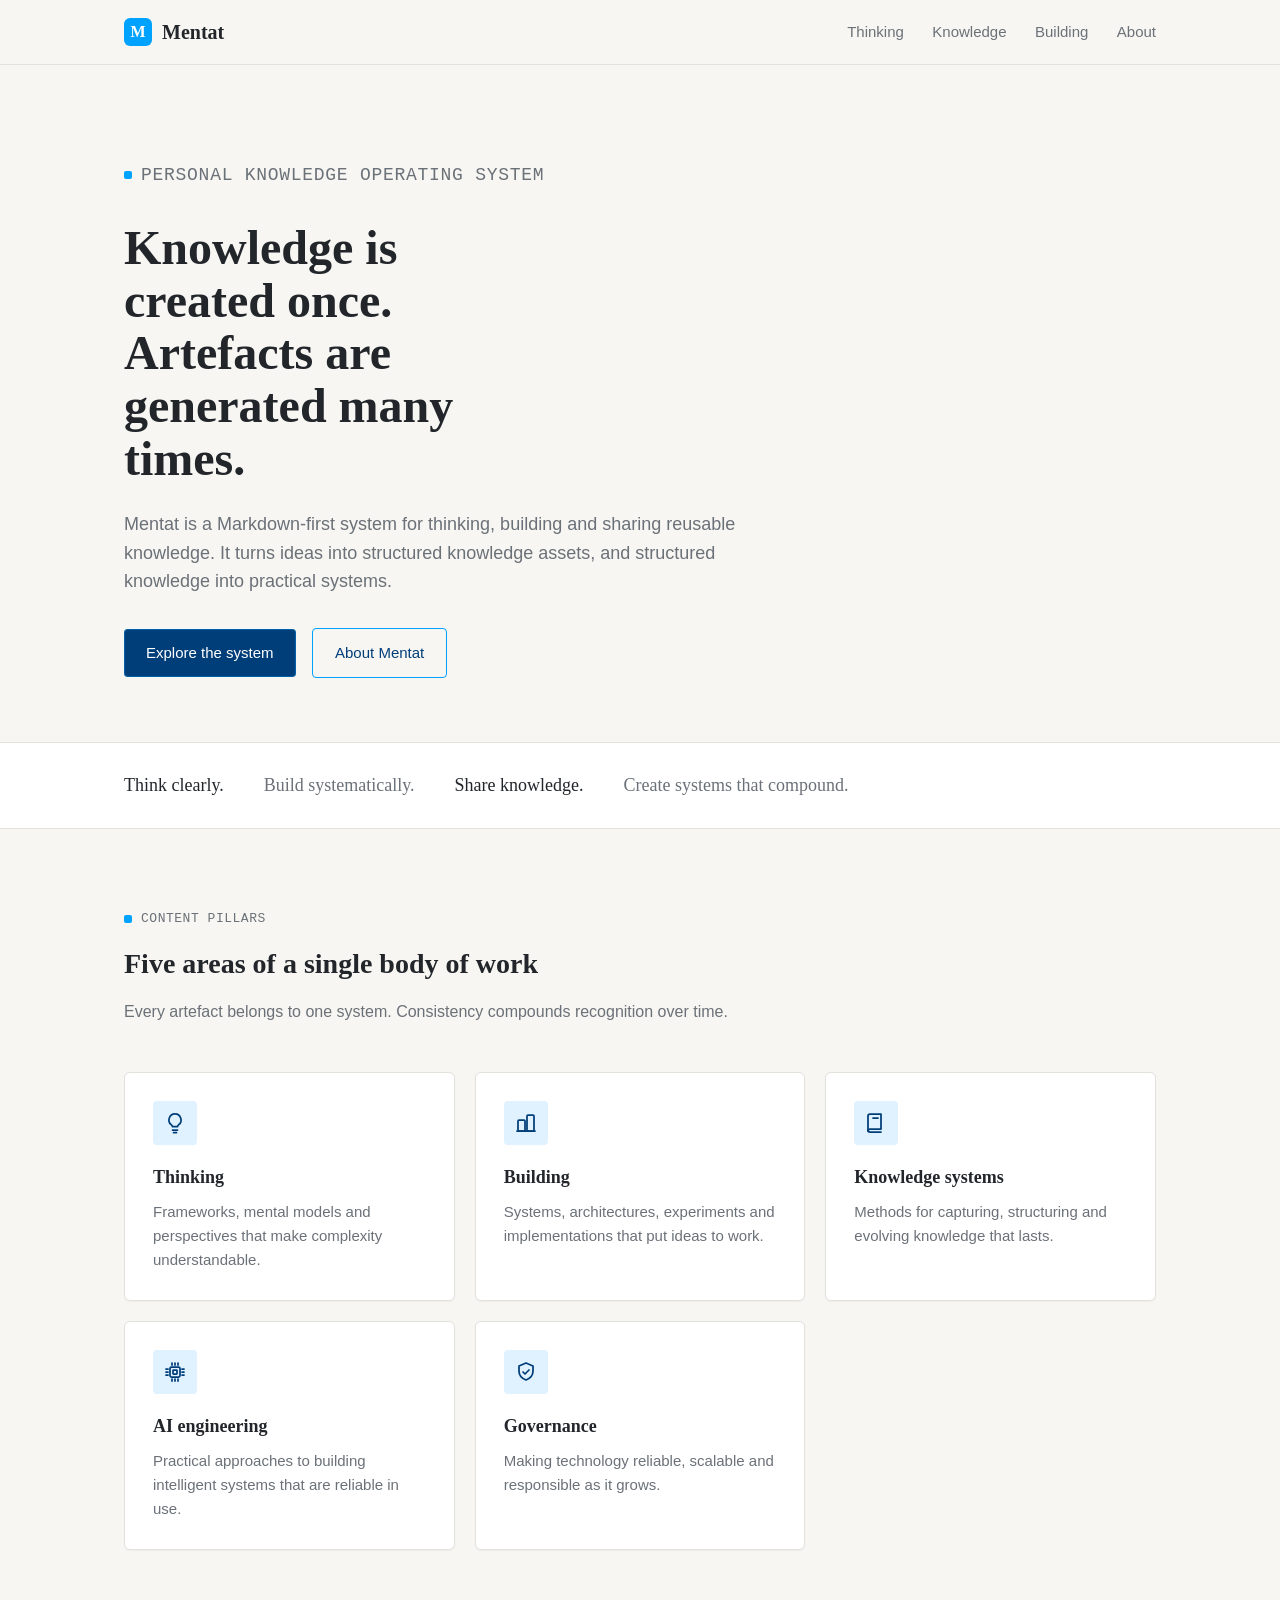
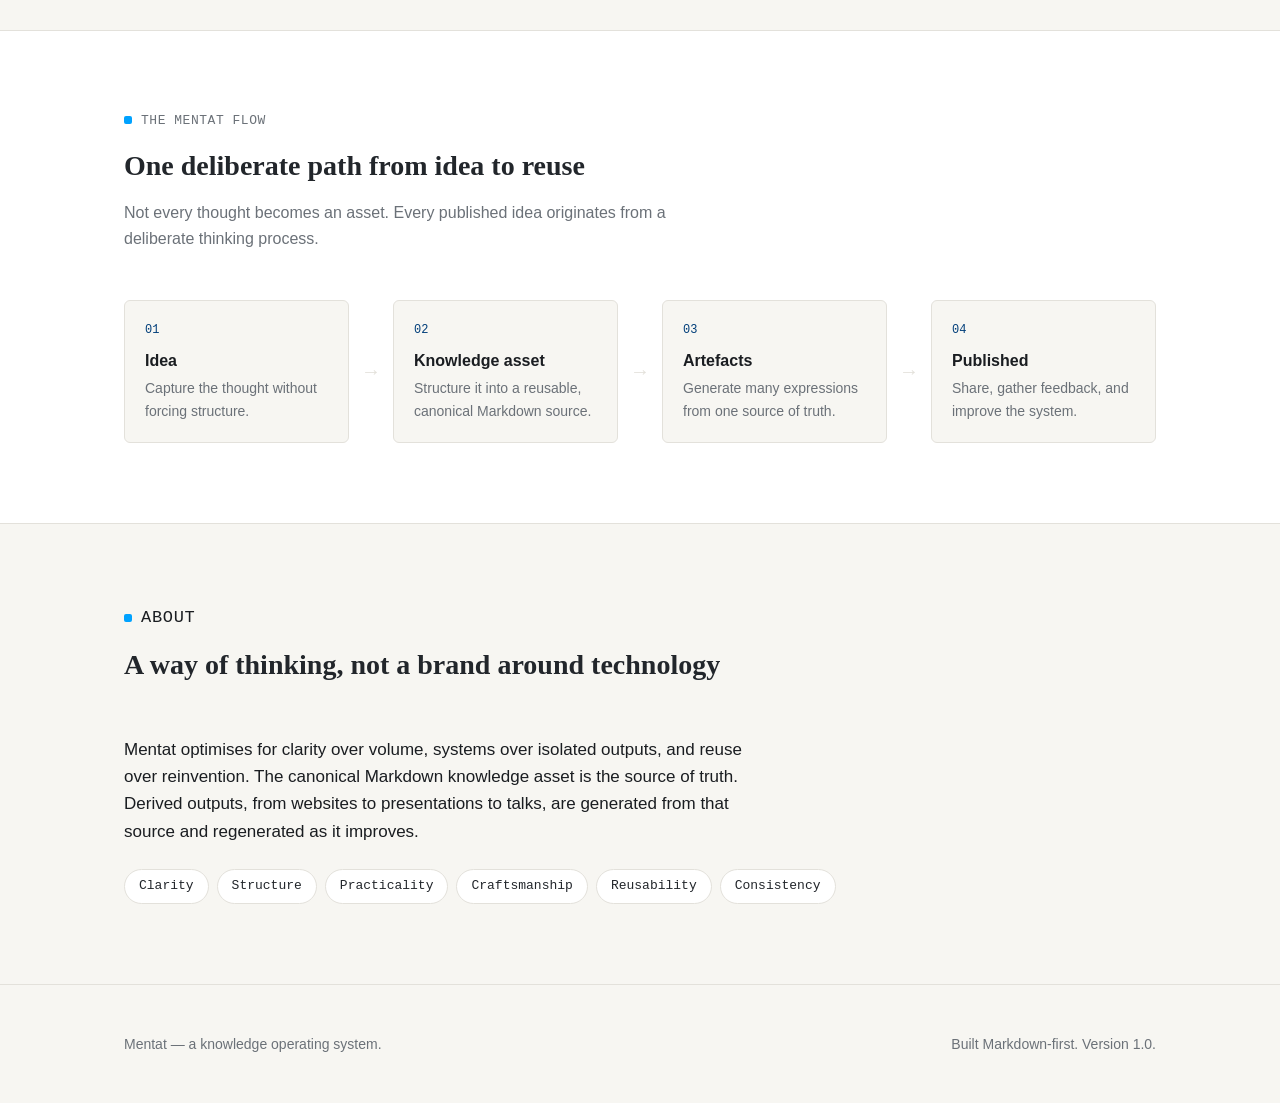
==== artefacts/published/index.html @ b841e0b3 "Add brand kit, on-brand home page, and Pages deploy workflow - Fix README title, delete junk files, " ====
<!doctype html>
<html lang="en">
<head>
<meta charset="utf-8">
<meta name="viewport" content="width=device-width, initial-scale=1">
<title>Mentat — A personal knowledge operating system</title>
<meta name="description" content="Mentat is a Markdown-first system for thinking, building and sharing reusable knowledge. Knowledge is created once. Artefacts are generated many times.">
<link rel="icon" href="data:image/svg+xml,%3Csvg xmlns='http://www.w3.org/2000/svg' viewBox='0 0 24 24'%3E%3Crect width='24' height='24' rx='4' fill='%2300A2FF'/%3E%3Ctext x='12' y='17' font-family='Georgia' font-size='14' fill='white' text-anchor='middle'%3EM%3C/text%3E%3C/svg%3E">
<!-- Generated artefact. Canonical content source: knowledge/projects/website/home-page.md
     Do not edit this file as the source of truth. Update the Markdown, then regenerate. -->
<style>
  /* Mentat design tokens — canonical source: brand/03-Design-System.md, brand/assets/tokens.css */
  :root {
    --paper:#F7F6F2; --surface:#FFFFFF; --ink:#1A1D21; --charcoal:#22262B;
    --muted:#6B7178; --line:#E3E1DB; --accent:#00A2FF; --accent-dark:#003E7A; --accent-tint:#E0F1FF;
    --font-display:Georgia,"Times New Roman",serif;
    --font-body:Inter,-apple-system,"Segoe UI",Roboto,Helvetica,Arial,sans-serif;
    --font-mono:"JetBrains Mono","SFMono-Regular",Consolas,monospace;
    --container:1080px; --measure:68ch;
    --radius:6px; --radius-sm:4px; --border:1px solid var(--line);
    --shadow:0 1px 2px rgba(0,0,0,0.04);
  }
  * { box-sizing:border-box; }
  html { scroll-behavior:smooth; }
  body { margin:0; background:var(--paper); color:var(--ink); font-family:var(--font-body); font-size:1rem; line-height:1.6; -webkit-font-smoothing:antialiased; }
  .wrap { max-width:var(--container); margin:0 auto; padding:0 24px; }
  a { color:var(--accent-dark); text-decoration:none; }
  a:hover { color:var(--accent); }
  h1,h2,h3 { font-family:var(--font-display); color:var(--charcoal); font-weight:600; }
  .icon { width:24px; height:24px; color:var(--accent-dark); flex:none; }

  /* Header */
  header { border-bottom:var(--border); background:rgba(247,246,242,0.85); backdrop-filter:blur(6px); position:sticky; top:0; z-index:10; }
  .bar { display:flex; align-items:center; justify-content:space-between; height:64px; }
  .brand { display:flex; align-items:center; gap:10px; font-family:var(--font-display); font-size:1.25rem; color:var(--charcoal); font-weight:600; }
  .mark { width:28px; height:28px; border-radius:6px; background:var(--accent); color:#fff; display:grid; place-items:center; font-size:1rem; }
  nav a { color:var(--muted); font-size:0.9375rem; margin-left:24px; }
  nav a:hover { color:var(--ink); }
  @media (max-width:640px){ nav { display:none; } }

  /* Hero */
  .hero { padding:96px 0 64px; }
  .eyebrow { font-family:var(--font-mono); font-size:0.8125rem; letter-spacing:0.04em; text-transform:uppercase; color:var(--accent-dark); margin:0 0 20px; }
  .eyebrow::before { content:""; display:inline-block; width:8px; height:8px; border-radius:2px; background:var(--accent); margin-right:9px; vertical-align:middle; }
  .hero h1 { font-size:3rem; line-height:1.1; margin:0 0 24px; max-width:16ch; }
  .hero p { font-size:1.125rem; color:var(--muted); max-width:var(--measure); margin:0 0 32px; }
  @media (max-width:640px){ .hero h1 { font-size:2.25rem; } .hero { padding:64px 0 48px; } }
  .btn { display:inline-block; background:var(--accent-dark); color:#fff; padding:12px 22px; border-radius:var(--radius-sm); font-size:0.9375rem; font-weight:500; box-shadow:inset 0 0 0 1px rgba(0,162,255,0.35); }
  .btn:hover { filter:brightness(1.15); }
  .btn.ghost { background:transparent; color:var(--accent-dark); border:1px solid var(--accent); box-shadow:none; margin-left:12px; }
  .btn.ghost:hover { background:var(--accent-tint); filter:none; }

  /* Principle strip */
  .principle { border-top:var(--border); border-bottom:var(--border); background:var(--surface); }
  .principle .wrap { display:flex; flex-wrap:wrap; gap:8px 40px; padding:28px 24px; font-family:var(--font-display); font-size:1.125rem; color:var(--charcoal); }
  .principle span { color:var(--muted); }

  /* Sections */
  section { padding:80px 0; }
  .section-head { max-width:var(--measure); margin-bottom:48px; }
  .section-head .eyebrow { margin-bottom:12px; }
  .section-head h2 { font-size:1.75rem; margin:0 0 12px; }
  .section-head p { color:var(--muted); margin:0; }

  /* Pillars grid */
  .grid { display:grid; grid-template-columns:repeat(auto-fit,minmax(260px,1fr)); gap:20px; }
  .card { background:var(--surface); border:var(--border); border-radius:var(--radius); padding:28px; box-shadow:var(--shadow); }
  .card .ico { width:44px; height:44px; border-radius:var(--radius-sm); background:var(--accent-tint); display:grid; place-items:center; margin-bottom:18px; }
  .card h3 { font-size:1.125rem; margin:0 0 8px; }
  .card p { margin:0; color:var(--muted); font-size:0.9375rem; }

  /* Flow */
  .flow { background:var(--surface); border-top:var(--border); border-bottom:var(--border); }
  .flow-row { display:flex; align-items:stretch; flex-wrap:wrap; gap:12px; }
  .step { flex:1 1 160px; border:var(--border); border-radius:var(--radius); padding:20px; background:var(--paper); }
  .step .n { font-family:var(--font-mono); font-size:0.75rem; color:var(--accent-dark); }
  .step h3 { font-size:1rem; margin:8px 0 4px; font-family:var(--font-body); font-weight:600; color:var(--ink); }
  .step p { margin:0; font-size:0.875rem; color:var(--muted); }
  .arrow { display:grid; place-items:center; color:var(--line); font-size:1.25rem; }
  @media (max-width:720px){ .arrow { display:none; } }

  /* About */
  .about p { max-width:var(--measure); color:var(--ink); font-size:1.0625rem; }
  .values { display:flex; flex-wrap:wrap; gap:8px; margin-top:24px; }
  .tag { font-family:var(--font-mono); font-size:0.8125rem; color:var(--charcoal); border:var(--border); border-radius:999px; padding:6px 14px; background:var(--surface); }

  /* Footer */
  footer { border-top:var(--border); padding:48px 0; color:var(--muted); font-size:0.875rem; }
  footer .wrap { display:flex; justify-content:space-between; flex-wrap:wrap; gap:12px; }
</style>
</head>
<body>

<header>
  <div class="wrap bar">
    <div class="brand"><span class="mark">M</span> Mentat</div>
    <nav>
      <a href="#pillars">Thinking</a>
      <a href="#flow">Knowledge</a>
      <a href="#pillars">Building</a>
      <a href="#about">About</a>
    </nav>
  </div>
</header>

<main>
  <section class="hero">
    <div class="wrap">
      <p class="eyebrow">Personal knowledge operating system</p>
      <h1>Knowledge is created once. Artefacts are generated many times.</h1>
      <p>Mentat is a Markdown-first system for thinking, building and sharing reusable knowledge. It turns ideas into structured knowledge assets, and structured knowledge into practical systems.</p>
      <a class="btn" href="#pillars">Explore the system</a>
      <a class="btn ghost" href="#about">About Mentat</a>
    </div>
  </section>

  <div class="principle">
    <div class="wrap">
      Think clearly. <span>Build systematically.</span> Share knowledge. <span>Create systems that compound.</span>
    </div>
  </div>

  <section id="pillars">
    <div class="wrap">
      <div class="section-head">
        <p class="eyebrow">Content pillars</p>
        <h2>Five areas of a single body of work</h2>
        <p>Every artefact belongs to one system. Consistency compounds recognition over time.</p>
      </div>
      <div class="grid">
        <div class="card">
          <div class="ico"><svg class="icon" viewBox="0 0 24 24" fill="none" stroke="currentColor" stroke-width="1.75" stroke-linecap="round" stroke-linejoin="round"><path d="M12 3a6 6 0 0 0-3.5 10.9c.5.4.8 1 .9 1.6h5.2c.1-.6.4-1.2.9-1.6A6 6 0 0 0 12 3Z"/><path d="M9.5 19h5"/><path d="M10.5 21.5h3"/></svg></div>
          <h3>Thinking</h3>
          <p>Frameworks, mental models and perspectives that make complexity understandable.</p>
        </div>
        <div class="card">
          <div class="ico"><svg class="icon" viewBox="0 0 24 24" fill="none" stroke="currentColor" stroke-width="1.75" stroke-linecap="round" stroke-linejoin="round"><rect x="4" y="9" width="7" height="11" rx="1"/><rect x="13" y="4" width="7" height="16" rx="1"/><path d="M3 20h18"/></svg></div>
          <h3>Building</h3>
          <p>Systems, architectures, experiments and implementations that put ideas to work.</p>
        </div>
        <div class="card">
          <div class="ico"><svg class="icon" viewBox="0 0 24 24" fill="none" stroke="currentColor" stroke-width="1.75" stroke-linecap="round" stroke-linejoin="round"><path d="M4 5a2 2 0 0 1 2-2h11v15H6a2 2 0 0 0-2 2Z"/><path d="M4 19a2 2 0 0 0 2 2h11"/><path d="M9 7h5"/></svg></div>
          <h3>Knowledge systems</h3>
          <p>Methods for capturing, structuring and evolving knowledge that lasts.</p>
        </div>
        <div class="card">
          <div class="ico"><svg class="icon" viewBox="0 0 24 24" fill="none" stroke="currentColor" stroke-width="1.75" stroke-linecap="round" stroke-linejoin="round"><rect x="7" y="7" width="10" height="10" rx="1.5"/><rect x="10" y="10" width="4" height="4" rx="0.5"/><path d="M9 3v2M12 3v2M15 3v2M9 19v2M12 19v2M15 19v2M3 9h2M3 12h2M3 15h2M19 9h2M19 12h2M19 15h2"/></svg></div>
          <h3>AI engineering</h3>
          <p>Practical approaches to building intelligent systems that are reliable in use.</p>
        </div>
        <div class="card">
          <div class="ico"><svg class="icon" viewBox="0 0 24 24" fill="none" stroke="currentColor" stroke-width="1.75" stroke-linecap="round" stroke-linejoin="round"><path d="M12 3l7 3v5c0 4.5-3 7.5-7 9-4-1.5-7-4.5-7-9V6l7-3Z"/><path d="M9 12l2 2 4-4"/></svg></div>
          <h3>Governance</h3>
          <p>Making technology reliable, scalable and responsible as it grows.</p>
        </div>
      </div>
    </div>
  </section>

  <section id="flow" class="flow">
    <div class="wrap">
      <div class="section-head">
        <p class="eyebrow">The Mentat flow</p>
        <h2>One deliberate path from idea to reuse</h2>
        <p>Not every thought becomes an asset. Every published idea originates from a deliberate thinking process.</p>
      </div>
      <div class="flow-row">
        <div class="step"><div class="n">01</div><h3>Idea</h3><p>Capture the thought without forcing structure.</p></div>
        <div class="arrow">→</div>
        <div class="step"><div class="n">02</div><h3>Knowledge asset</h3><p>Structure it into a reusable, canonical Markdown source.</p></div>
        <div class="arrow">→</div>
        <div class="step"><div class="n">03</div><h3>Artefacts</h3><p>Generate many expressions from one source of truth.</p></div>
        <div class="arrow">→</div>
        <div class="step"><div class="n">04</div><h3>Published</h3><p>Share, gather feedback, and improve the system.</p></div>
      </div>
    </div>
  </section>

  <section id="about" class="about">
    <div class="wrap">
      <div class="section-head">
        <p class="eyebrow">About</p>
        <h2>A way of thinking, not a brand around technology</h2>
      </div>
      <p>Mentat optimises for clarity over volume, systems over isolated outputs, and reuse over reinvention. The canonical Markdown knowledge asset is the source of truth. Derived outputs, from websites to presentations to talks, are generated from that source and regenerated as it improves.</p>
      <div class="values">
        <span class="tag">Clarity</span>
        <span class="tag">Structure</span>
        <span class="tag">Practicality</span>
        <span class="tag">Craftsmanship</span>
        <span class="tag">Reusability</span>
        <span class="tag">Consistency</span>
      </div>
    </div>
  </section>
</main>

<footer>
  <div class="wrap">
    <div>Mentat — a knowledge operating system.</div>
    <div>Built Markdown-first. Version 1.0.</div>
  </div>
</footer>

</body>
</html>
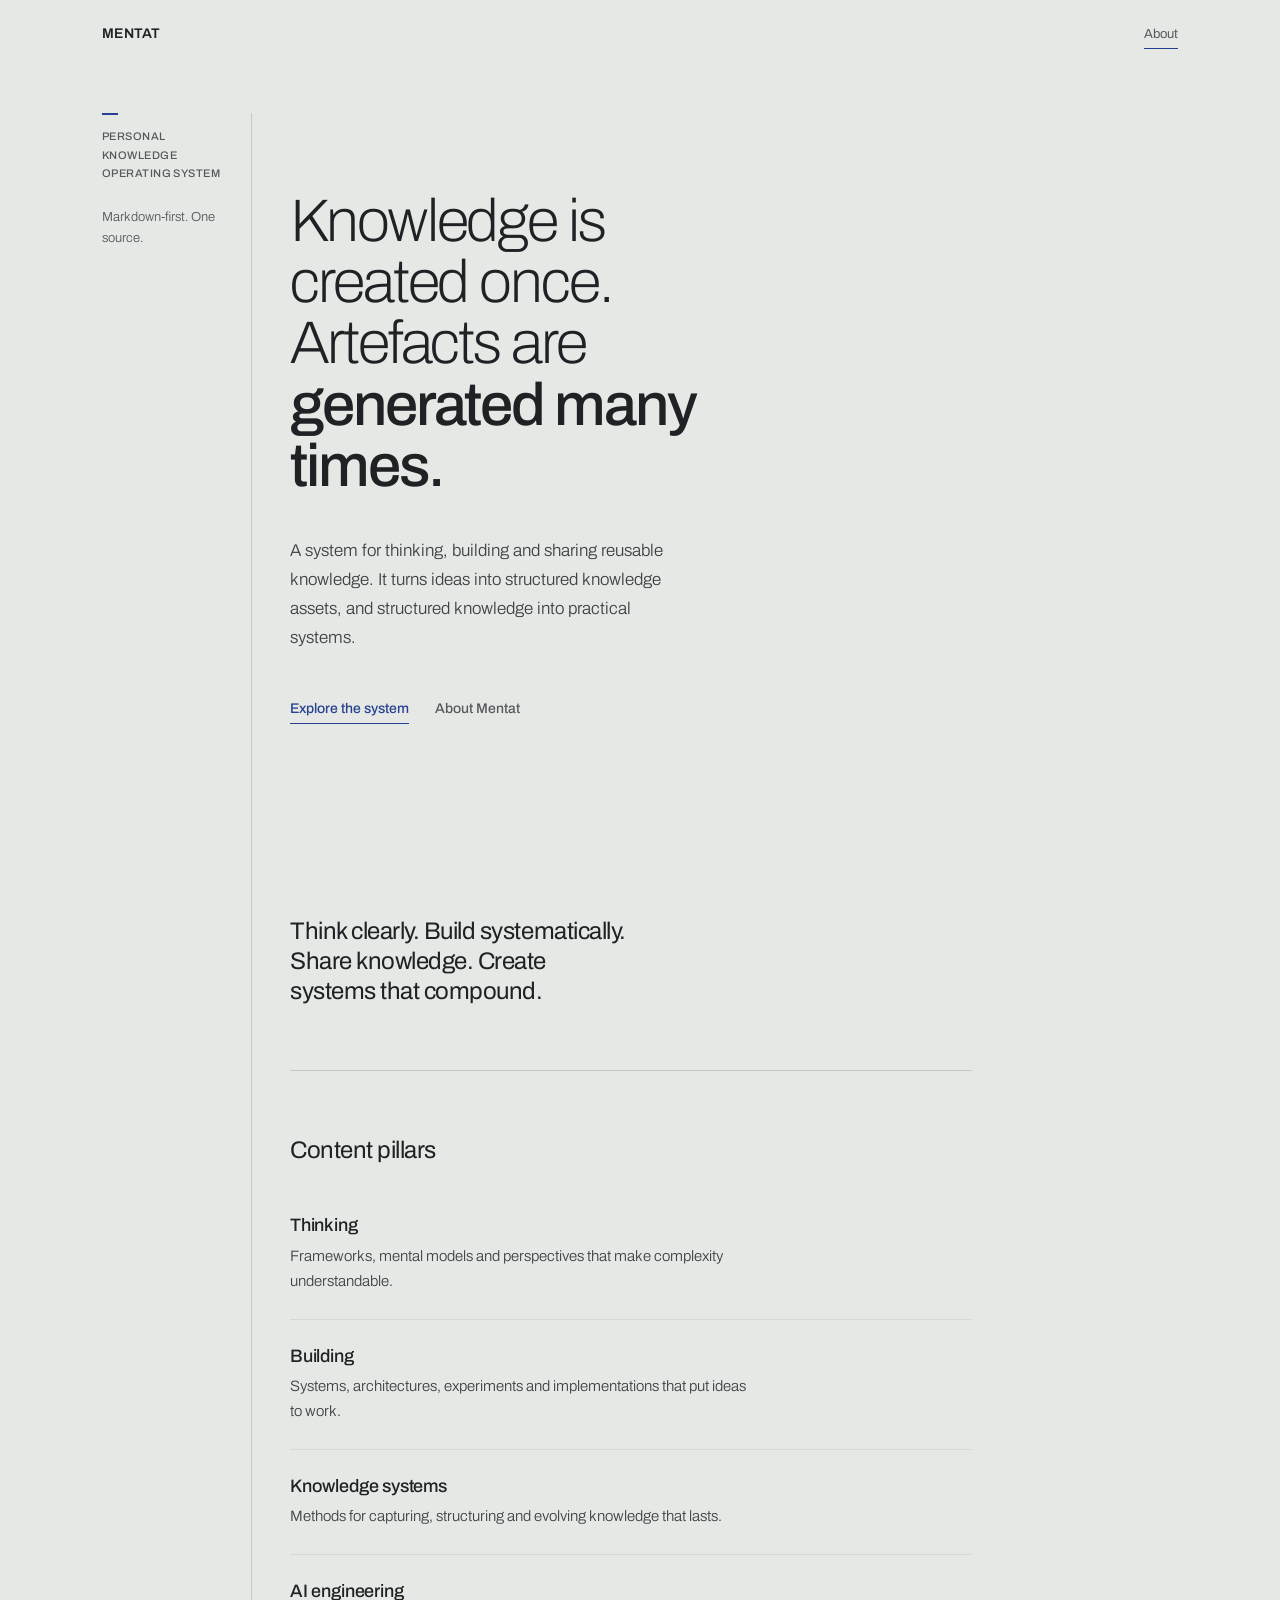
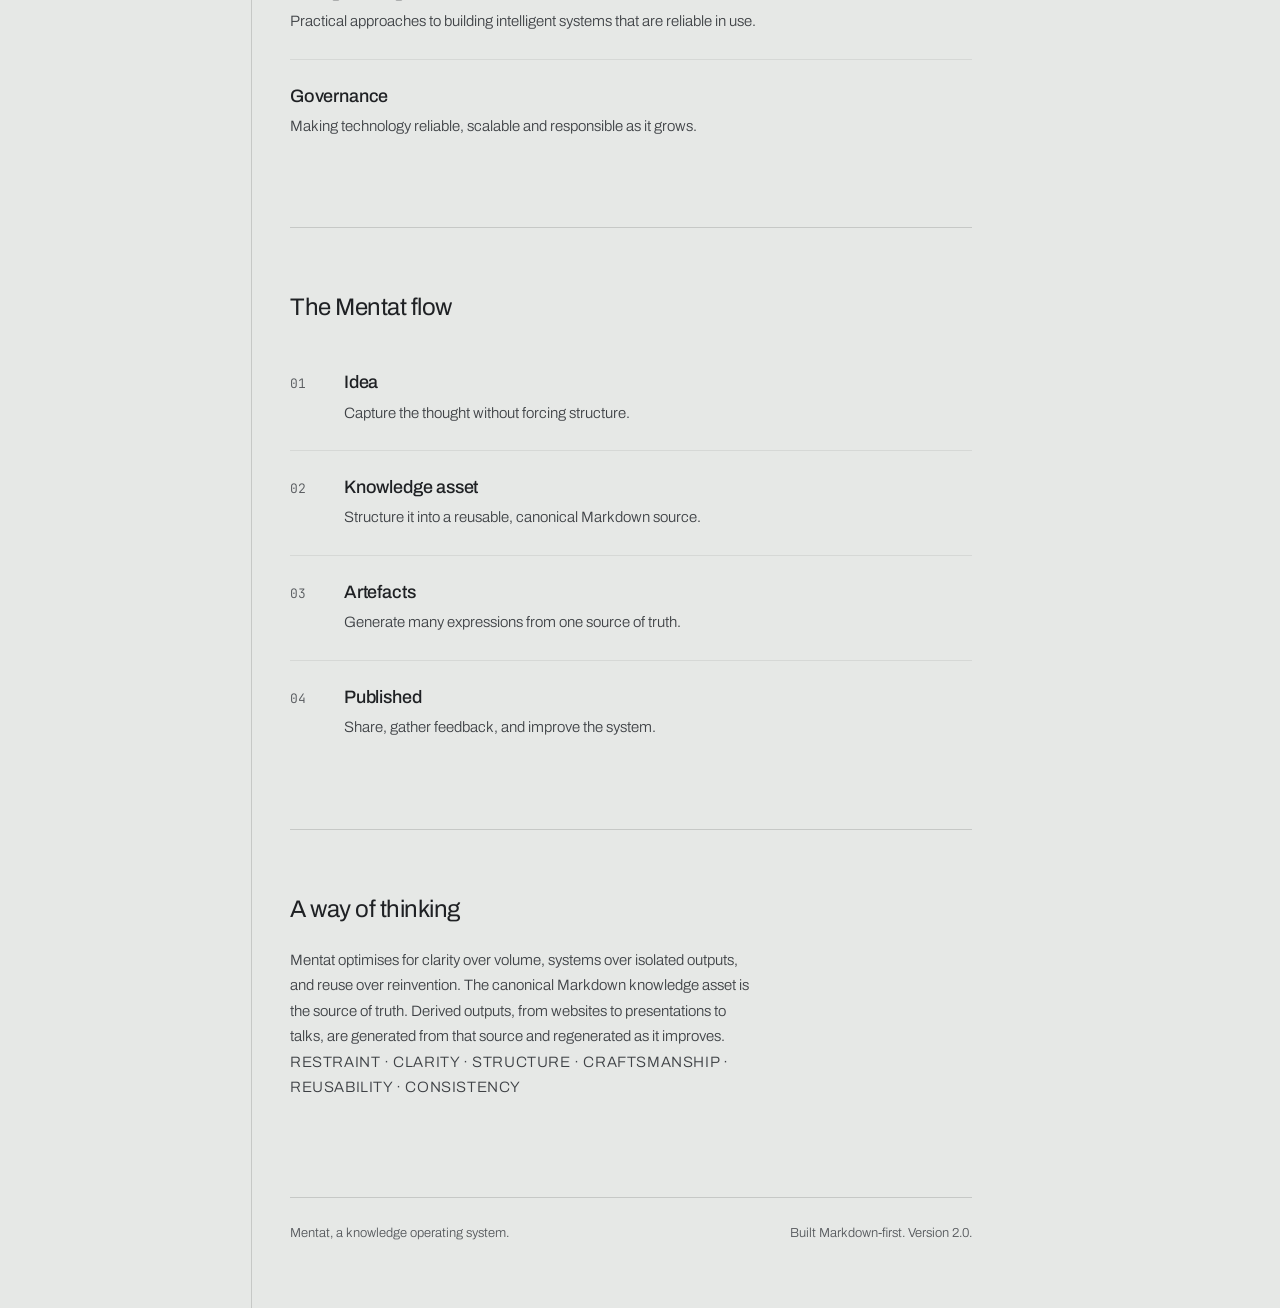
==== commit 929bd836: "Redesign brand and site to Marginalia (ascetic direction) - Replace design system with Marginalia: s" ====
--- a/artefacts/published/index.html
+++ b/artefacts/published/index.html
@@ -3,204 +3,170 @@
 <head>
 <meta charset="utf-8">
 <meta name="viewport" content="width=device-width, initial-scale=1">
-<title>Mentat — A personal knowledge operating system</title>
-<meta name="description" content="Mentat is a Markdown-first system for thinking, building and sharing reusable knowledge. Knowledge is created once. Artefacts are generated many times.">
-<link rel="icon" href="data:image/svg+xml,%3Csvg xmlns='http://www.w3.org/2000/svg' viewBox='0 0 24 24'%3E%3Crect width='24' height='24' rx='4' fill='%2300A2FF'/%3E%3Ctext x='12' y='17' font-family='Georgia' font-size='14' fill='white' text-anchor='middle'%3EM%3C/text%3E%3C/svg%3E">
+<title>Mentat</title>
+<meta name="description" content="A system for thinking, building and sharing reusable knowledge. Knowledge is created once. Artefacts are generated many times.">
+<link rel="icon" href="data:image/svg+xml,%3Csvg xmlns='http://www.w3.org/2000/svg' viewBox='0 0 32 32'%3E%3Crect width='32' height='32' fill='%23E6E8E6'/%3E%3Crect x='8' y='15' width='16' height='2' fill='%2326418F'/%3E%3C/svg%3E">
+<link rel="preconnect" href="https://fonts.googleapis.com">
+<link rel="preconnect" href="https://fonts.gstatic.com" crossorigin>
+<link href="https://fonts.googleapis.com/css2?family=Archivo:wght@200;300;400;500;600&family=JetBrains+Mono:wght@400&display=swap" rel="stylesheet">
 <!-- Generated artefact. Canonical content source: knowledge/projects/website/home-page.md
-     Do not edit this file as the source of truth. Update the Markdown, then regenerate. -->
+     Design source: brand/03-Design-System.md (Marginalia). Do not edit this file as the source of truth. -->
 <style>
-  /* Mentat design tokens — canonical source: brand/03-Design-System.md, brand/assets/tokens.css */
+  /* Mentat tokens — canonical source: brand/03-Design-System.md, brand/assets/tokens.css */
   :root {
-    --paper:#F7F6F2; --surface:#FFFFFF; --ink:#1A1D21; --charcoal:#22262B;
-    --muted:#6B7178; --line:#E3E1DB; --accent:#00A2FF; --accent-dark:#003E7A; --accent-tint:#E0F1FF;
-    --font-display:Georgia,"Times New Roman",serif;
-    --font-body:Inter,-apple-system,"Segoe UI",Roboto,Helvetica,Arial,sans-serif;
-    --font-mono:"JetBrains Mono","SFMono-Regular",Consolas,monospace;
-    --container:1080px; --measure:68ch;
-    --radius:6px; --radius-sm:4px; --border:1px solid var(--line);
-    --shadow:0 1px 2px rgba(0,0,0,0.04);
+    --stone:#E6E8E6; --stone-raised:#EFF0EE; --ink:#1F2124; --ink-70:#3E4145;
+    --ink-55:#55585C; --ink-40:#6C6F73; --ink-20:#B7B9B7;
+    --rule:rgba(31,33,36,0.16); --rule-faint:rgba(31,33,36,0.08);
+    --pen:#26418F; --pen-hover:#1B3070;
+    --font-sans:Archivo,"Helvetica Neue",Inter,system-ui,sans-serif;
+    --font-mono:"Commit Mono",ui-monospace,"JetBrains Mono",monospace;
+    --s-3:12px; --s-4:16px; --s-5:24px; --s-6:38px; --s-7:64px; --s-8:96px;
+    --rail:150px; --gutter:38px; --content:720px; --page-max:1180px; --page-pad:52px;
+    --ease:cubic-bezier(0.22,0.61,0.36,1);
+  }
+  @media (prefers-color-scheme: dark) {
+    :root {
+      --stone:#1C1E1C; --stone-raised:#252725; --ink:#E6E8E6; --ink-70:#C2C5C3;
+      --ink-55:#9DA0A2; --ink-40:#7E8183; --rule:rgba(230,232,230,0.16);
+      --rule-faint:rgba(230,232,230,0.08); --pen:#7B9AE8; --pen-hover:#9DB4EE;
+    }
   }
   * { box-sizing:border-box; }
-  html { scroll-behavior:smooth; }
-  body { margin:0; background:var(--paper); color:var(--ink); font-family:var(--font-body); font-size:1rem; line-height:1.6; -webkit-font-smoothing:antialiased; }
-  .wrap { max-width:var(--container); margin:0 auto; padding:0 24px; }
-  a { color:var(--accent-dark); text-decoration:none; }
-  a:hover { color:var(--accent); }
-  h1,h2,h3 { font-family:var(--font-display); color:var(--charcoal); font-weight:600; }
-  .icon { width:24px; height:24px; color:var(--accent-dark); flex:none; }
+  html { -webkit-text-size-adjust:100%; }
+  body { margin:0; background:var(--stone); color:var(--ink); font-family:var(--font-sans);
+         font-size:15px; line-height:1.7; font-weight:300; -webkit-font-smoothing:antialiased; }
+
+  .page { max-width:var(--page-max); margin-inline:auto; padding-inline:var(--page-pad); }
+  @media (max-width:640px){ .page { padding-inline:24px; } }
 
   /* Header */
-  header { border-bottom:var(--border); background:rgba(247,246,242,0.85); backdrop-filter:blur(6px); position:sticky; top:0; z-index:10; }
-  .bar { display:flex; align-items:center; justify-content:space-between; height:64px; }
-  .brand { display:flex; align-items:center; gap:10px; font-family:var(--font-display); font-size:1.25rem; color:var(--charcoal); font-weight:600; }
-  .mark { width:28px; height:28px; border-radius:6px; background:var(--accent); color:#fff; display:grid; place-items:center; font-size:1rem; }
-  nav a { color:var(--muted); font-size:0.9375rem; margin-left:24px; }
-  nav a:hover { color:var(--ink); }
-  @media (max-width:640px){ nav { display:none; } }
+  .header { display:flex; justify-content:space-between; align-items:baseline;
+            padding-top:22px; padding-bottom:var(--s-7); }
+  .wordmark { font-weight:600; font-size:14px; text-transform:uppercase; letter-spacing:.02em; color:var(--ink); }
+  .nav-link { color:var(--ink-55); font-size:13px; font-weight:400; text-decoration:none; }
+  .nav-link:hover { color:var(--ink); }
+
+  /* Layout: rail + content */
+  .layout { display:grid; grid-template-columns:var(--rail) 1fr; }
+  .rail { padding-right:var(--s-5); border-right:1px solid var(--rule); max-width:22ch; }
+  .tick { display:block; width:16px; height:2px; background:var(--pen); margin-bottom:var(--s-3); }
+  .caption { font-size:11px; line-height:1.7; font-weight:500; letter-spacing:.04em;
+             text-transform:uppercase; color:var(--ink-55); margin:0; }
+  .rail-meta { font-size:13px; line-height:1.6; color:var(--ink-55); margin:var(--s-5) 0 0; }
+  .content { padding-left:var(--gutter); max-width:var(--content); }
+  @media (max-width:640px){
+    .layout { grid-template-columns:1fr; }
+    .rail { border-right:0; border-bottom:1px solid var(--rule); padding-bottom:var(--s-4);
+            margin-bottom:var(--s-5); max-width:none; }
+    .content { padding-left:0; }
+  }
 
   /* Hero */
-  .hero { padding:96px 0 64px; }
-  .eyebrow { font-family:var(--font-mono); font-size:0.8125rem; letter-spacing:0.04em; text-transform:uppercase; color:var(--accent-dark); margin:0 0 20px; }
-  .eyebrow::before { content:""; display:inline-block; width:8px; height:8px; border-radius:2px; background:var(--accent); margin-right:9px; vertical-align:middle; }
-  .hero h1 { font-size:3rem; line-height:1.1; margin:0 0 24px; max-width:16ch; }
-  .hero p { font-size:1.125rem; color:var(--muted); max-width:var(--measure); margin:0 0 32px; }
-  @media (max-width:640px){ .hero h1 { font-size:2.25rem; } .hero { padding:64px 0 48px; } }
-  .btn { display:inline-block; background:var(--accent-dark); color:#fff; padding:12px 22px; border-radius:var(--radius-sm); font-size:0.9375rem; font-weight:500; box-shadow:inset 0 0 0 1px rgba(0,162,255,0.35); }
-  .btn:hover { filter:brightness(1.15); }
-  .btn.ghost { background:transparent; color:var(--accent-dark); border:1px solid var(--accent); box-shadow:none; margin-left:12px; }
-  .btn.ghost:hover { background:var(--accent-tint); filter:none; }
+  .hero { padding-top:78px; padding-bottom:var(--s-8); }
+  .display { font-size:60px; line-height:1.02; font-weight:200; letter-spacing:-.035em;
+             color:var(--ink); max-width:13ch; margin:0; animation:fade .24s var(--ease); }
+  .display strong { font-weight:500; }
+  .standfirst { font-size:17px; line-height:1.7; font-weight:300; color:var(--ink-70);
+                max-width:40ch; margin:40px 0 0; }
+  .actions { display:flex; align-items:baseline; gap:26px; margin-top:44px; }
+  @media (max-width:900px){ .display { font-size:48px; letter-spacing:-.03em; } }
+  @media (max-width:640px){ .display { font-size:40px; } }
 
-  /* Principle strip */
-  .principle { border-top:var(--border); border-bottom:var(--border); background:var(--surface); }
-  .principle .wrap { display:flex; flex-wrap:wrap; gap:8px 40px; padding:28px 24px; font-family:var(--font-display); font-size:1.125rem; color:var(--charcoal); }
-  .principle span { color:var(--muted); }
+  a { color:var(--pen); text-decoration:none; border-bottom:1px solid var(--pen);
+      padding-bottom:3px; transition:color .16s var(--ease), border-bottom-width .16s var(--ease); }
+  a:hover { color:var(--pen-hover); border-bottom-width:2px; }
+  .action { font-size:14px; font-weight:500; }
+  .action-secondary { color:var(--ink-55); border-bottom:0; padding-bottom:0; }
+  .action-secondary:hover { color:var(--ink); }
+  :focus-visible { outline:2px solid var(--pen); outline-offset:3px; }
 
-  /* Sections */
-  section { padding:80px 0; }
-  .section-head { max-width:var(--measure); margin-bottom:48px; }
-  .section-head .eyebrow { margin-bottom:12px; }
-  .section-head h2 { font-size:1.75rem; margin:0 0 12px; }
-  .section-head p { color:var(--muted); margin:0; }
+  /* Guiding line */
+  .guiding { font-size:24px; line-height:1.25; font-weight:400; letter-spacing:-.02em;
+             color:var(--ink); max-width:24ch; margin:var(--s-8) 0 0; }
 
-  /* Pillars grid */
-  .grid { display:grid; grid-template-columns:repeat(auto-fit,minmax(260px,1fr)); gap:20px; }
-  .card { background:var(--surface); border:var(--border); border-radius:var(--radius); padding:28px; box-shadow:var(--shadow); }
-  .card .ico { width:44px; height:44px; border-radius:var(--radius-sm); background:var(--accent-tint); display:grid; place-items:center; margin-bottom:18px; }
-  .card h3 { font-size:1.125rem; margin:0 0 8px; }
-  .card p { margin:0; color:var(--muted); font-size:0.9375rem; }
-
-  /* Flow */
-  .flow { background:var(--surface); border-top:var(--border); border-bottom:var(--border); }
-  .flow-row { display:flex; align-items:stretch; flex-wrap:wrap; gap:12px; }
-  .step { flex:1 1 160px; border:var(--border); border-radius:var(--radius); padding:20px; background:var(--paper); }
-  .step .n { font-family:var(--font-mono); font-size:0.75rem; color:var(--accent-dark); }
-  .step h3 { font-size:1rem; margin:8px 0 4px; font-family:var(--font-body); font-weight:600; color:var(--ink); }
-  .step p { margin:0; font-size:0.875rem; color:var(--muted); }
-  .arrow { display:grid; place-items:center; color:var(--line); font-size:1.25rem; }
-  @media (max-width:720px){ .arrow { display:none; } }
-
-  /* About */
-  .about p { max-width:var(--measure); color:var(--ink); font-size:1.0625rem; }
-  .values { display:flex; flex-wrap:wrap; gap:8px; margin-top:24px; }
-  .tag { font-family:var(--font-mono); font-size:0.8125rem; color:var(--charcoal); border:var(--border); border-radius:999px; padding:6px 14px; background:var(--surface); }
+  /* Sections as ruled text */
+  .section { margin-top:var(--s-7); padding-top:var(--s-7); border-top:1px solid var(--rule); }
+  .section > h2 { font-size:24px; line-height:1.25; font-weight:400; letter-spacing:-.02em;
+                  color:var(--ink); margin:0 0 var(--s-5); }
+  .row { padding:var(--s-5) 0; border-top:1px solid var(--rule-faint); display:grid;
+         grid-template-columns:auto 1fr; gap:var(--s-6); align-items:baseline; }
+  .row:first-of-type { border-top:0; }
+  .row .idx { font-family:var(--font-mono); font-size:13px; color:var(--ink-55); }
+  .row h3 { font-size:18px; line-height:1.35; font-weight:500; letter-spacing:-.01em;
+            color:var(--ink); margin:0 0 6px; }
+  .row p { font-size:15px; line-height:1.7; font-weight:300; color:var(--ink-70); margin:0; max-width:52ch; }
+  .flow-line { font-size:18px; line-height:1.5; font-weight:300; color:var(--ink); margin:0; }
+  .flow-line span { color:var(--ink-40); }
+  .about p { font-size:15px; line-height:1.7; font-weight:300; color:var(--ink-70); max-width:52ch; margin:0; }
+  .values { font-size:11px; line-height:1.7; font-weight:500; letter-spacing:.04em;
+            text-transform:uppercase; color:var(--ink-55); margin:var(--s-5) 0 0; }
 
   /* Footer */
-  footer { border-top:var(--border); padding:48px 0; color:var(--muted); font-size:0.875rem; }
-  footer .wrap { display:flex; justify-content:space-between; flex-wrap:wrap; gap:12px; }
+  footer { margin-top:var(--s-8); padding:var(--s-5) 0 var(--s-7); border-top:1px solid var(--rule);
+           display:flex; justify-content:space-between; flex-wrap:wrap; gap:var(--s-3);
+           font-size:13px; color:var(--ink-55); }
+
+  @keyframes fade { from { opacity:0; } to { opacity:1; } }
+  @media (prefers-reduced-motion: reduce) { * { animation:none !important; transition:none !important; } }
 </style>
 </head>
 <body>
+<div class="page">
 
-<header>
-  <div class="wrap bar">
-    <div class="brand"><span class="mark">M</span> Mentat</div>
-    <nav>
-      <a href="#pillars">Thinking</a>
-      <a href="#flow">Knowledge</a>
-      <a href="#pillars">Building</a>
-      <a href="#about">About</a>
-    </nav>
-  </div>
-</header>
+  <header class="header">
+    <span class="wordmark">Mentat</span>
+    <a class="nav-link" href="#about">About</a>
+  </header>
 
-<main>
-  <section class="hero">
-    <div class="wrap">
-      <p class="eyebrow">Personal knowledge operating system</p>
-      <h1>Knowledge is created once. Artefacts are generated many times.</h1>
-      <p>Mentat is a Markdown-first system for thinking, building and sharing reusable knowledge. It turns ideas into structured knowledge assets, and structured knowledge into practical systems.</p>
-      <a class="btn" href="#pillars">Explore the system</a>
-      <a class="btn ghost" href="#about">About Mentat</a>
-    </div>
-  </section>
+  <div class="layout">
+    <aside class="rail">
+      <span class="tick" aria-hidden="true"></span>
+      <p class="caption">Personal knowledge operating system</p>
+      <p class="rail-meta">Markdown-first. One source.</p>
+    </aside>
 
-  <div class="principle">
-    <div class="wrap">
-      Think clearly. <span>Build systematically.</span> Share knowledge. <span>Create systems that compound.</span>
-    </div>
+    <main class="content">
+      <section class="hero">
+        <h1 class="display">Knowledge is created once. Artefacts are <strong>generated many times.</strong></h1>
+        <p class="standfirst">A system for thinking, building and sharing reusable knowledge. It turns ideas into structured knowledge assets, and structured knowledge into practical systems.</p>
+        <div class="actions">
+          <a class="action" href="#pillars">Explore the system</a>
+          <a class="action action-secondary" href="#about">About Mentat</a>
+        </div>
+      </section>
+
+      <p class="guiding">Think clearly. Build systematically. Share knowledge. Create systems that compound.</p>
+
+      <section class="section" id="pillars">
+        <h2>Content pillars</h2>
+        <div class="row"><div><h3>Thinking</h3><p>Frameworks, mental models and perspectives that make complexity understandable.</p></div></div>
+        <div class="row"><div><h3>Building</h3><p>Systems, architectures, experiments and implementations that put ideas to work.</p></div></div>
+        <div class="row"><div><h3>Knowledge systems</h3><p>Methods for capturing, structuring and evolving knowledge that lasts.</p></div></div>
+        <div class="row"><div><h3>AI engineering</h3><p>Practical approaches to building intelligent systems that are reliable in use.</p></div></div>
+        <div class="row"><div><h3>Governance</h3><p>Making technology reliable, scalable and responsible as it grows.</p></div></div>
+      </section>
+
+      <section class="section" id="flow">
+        <h2>The Mentat flow</h2>
+        <div class="row"><span class="idx">01</span><div><h3>Idea</h3><p>Capture the thought without forcing structure.</p></div></div>
+        <div class="row"><span class="idx">02</span><div><h3>Knowledge asset</h3><p>Structure it into a reusable, canonical Markdown source.</p></div></div>
+        <div class="row"><span class="idx">03</span><div><h3>Artefacts</h3><p>Generate many expressions from one source of truth.</p></div></div>
+        <div class="row"><span class="idx">04</span><div><h3>Published</h3><p>Share, gather feedback, and improve the system.</p></div></div>
+      </section>
+
+      <section class="section about" id="about">
+        <h2>A way of thinking</h2>
+        <p>Mentat optimises for clarity over volume, systems over isolated outputs, and reuse over reinvention. The canonical Markdown knowledge asset is the source of truth. Derived outputs, from websites to presentations to talks, are generated from that source and regenerated as it improves.</p>
+        <p class="values">Restraint · Clarity · Structure · Craftsmanship · Reusability · Consistency</p>
+      </section>
+
+      <footer>
+        <span>Mentat, a knowledge operating system.</span>
+        <span>Built Markdown-first. Version 2.0.</span>
+      </footer>
+    </main>
   </div>
 
-  <section id="pillars">
-    <div class="wrap">
-      <div class="section-head">
-        <p class="eyebrow">Content pillars</p>
-        <h2>Five areas of a single body of work</h2>
-        <p>Every artefact belongs to one system. Consistency compounds recognition over time.</p>
-      </div>
-      <div class="grid">
-        <div class="card">
-          <div class="ico"><svg class="icon" viewBox="0 0 24 24" fill="none" stroke="currentColor" stroke-width="1.75" stroke-linecap="round" stroke-linejoin="round"><path d="M12 3a6 6 0 0 0-3.5 10.9c.5.4.8 1 .9 1.6h5.2c.1-.6.4-1.2.9-1.6A6 6 0 0 0 12 3Z"/><path d="M9.5 19h5"/><path d="M10.5 21.5h3"/></svg></div>
-          <h3>Thinking</h3>
-          <p>Frameworks, mental models and perspectives that make complexity understandable.</p>
-        </div>
-        <div class="card">
-          <div class="ico"><svg class="icon" viewBox="0 0 24 24" fill="none" stroke="currentColor" stroke-width="1.75" stroke-linecap="round" stroke-linejoin="round"><rect x="4" y="9" width="7" height="11" rx="1"/><rect x="13" y="4" width="7" height="16" rx="1"/><path d="M3 20h18"/></svg></div>
-          <h3>Building</h3>
-          <p>Systems, architectures, experiments and implementations that put ideas to work.</p>
-        </div>
-        <div class="card">
-          <div class="ico"><svg class="icon" viewBox="0 0 24 24" fill="none" stroke="currentColor" stroke-width="1.75" stroke-linecap="round" stroke-linejoin="round"><path d="M4 5a2 2 0 0 1 2-2h11v15H6a2 2 0 0 0-2 2Z"/><path d="M4 19a2 2 0 0 0 2 2h11"/><path d="M9 7h5"/></svg></div>
-          <h3>Knowledge systems</h3>
-          <p>Methods for capturing, structuring and evolving knowledge that lasts.</p>
-        </div>
-        <div class="card">
-          <div class="ico"><svg class="icon" viewBox="0 0 24 24" fill="none" stroke="currentColor" stroke-width="1.75" stroke-linecap="round" stroke-linejoin="round"><rect x="7" y="7" width="10" height="10" rx="1.5"/><rect x="10" y="10" width="4" height="4" rx="0.5"/><path d="M9 3v2M12 3v2M15 3v2M9 19v2M12 19v2M15 19v2M3 9h2M3 12h2M3 15h2M19 9h2M19 12h2M19 15h2"/></svg></div>
-          <h3>AI engineering</h3>
-          <p>Practical approaches to building intelligent systems that are reliable in use.</p>
-        </div>
-        <div class="card">
-          <div class="ico"><svg class="icon" viewBox="0 0 24 24" fill="none" stroke="currentColor" stroke-width="1.75" stroke-linecap="round" stroke-linejoin="round"><path d="M12 3l7 3v5c0 4.5-3 7.5-7 9-4-1.5-7-4.5-7-9V6l7-3Z"/><path d="M9 12l2 2 4-4"/></svg></div>
-          <h3>Governance</h3>
-          <p>Making technology reliable, scalable and responsible as it grows.</p>
-        </div>
-      </div>
-    </div>
-  </section>
-
-  <section id="flow" class="flow">
-    <div class="wrap">
-      <div class="section-head">
-        <p class="eyebrow">The Mentat flow</p>
-        <h2>One deliberate path from idea to reuse</h2>
-        <p>Not every thought becomes an asset. Every published idea originates from a deliberate thinking process.</p>
-      </div>
-      <div class="flow-row">
-        <div class="step"><div class="n">01</div><h3>Idea</h3><p>Capture the thought without forcing structure.</p></div>
-        <div class="arrow">→</div>
-        <div class="step"><div class="n">02</div><h3>Knowledge asset</h3><p>Structure it into a reusable, canonical Markdown source.</p></div>
-        <div class="arrow">→</div>
-        <div class="step"><div class="n">03</div><h3>Artefacts</h3><p>Generate many expressions from one source of truth.</p></div>
-        <div class="arrow">→</div>
-        <div class="step"><div class="n">04</div><h3>Published</h3><p>Share, gather feedback, and improve the system.</p></div>
-      </div>
-    </div>
-  </section>
-
-  <section id="about" class="about">
-    <div class="wrap">
-      <div class="section-head">
-        <p class="eyebrow">About</p>
-        <h2>A way of thinking, not a brand around technology</h2>
-      </div>
-      <p>Mentat optimises for clarity over volume, systems over isolated outputs, and reuse over reinvention. The canonical Markdown knowledge asset is the source of truth. Derived outputs, from websites to presentations to talks, are generated from that source and regenerated as it improves.</p>
-      <div class="values">
-        <span class="tag">Clarity</span>
-        <span class="tag">Structure</span>
-        <span class="tag">Practicality</span>
-        <span class="tag">Craftsmanship</span>
-        <span class="tag">Reusability</span>
-        <span class="tag">Consistency</span>
-      </div>
-    </div>
-  </section>
-</main>
-
-<footer>
-  <div class="wrap">
-    <div>Mentat — a knowledge operating system.</div>
-    <div>Built Markdown-first. Version 1.0.</div>
-  </div>
-</footer>
-
+</div>
 </body>
 </html>
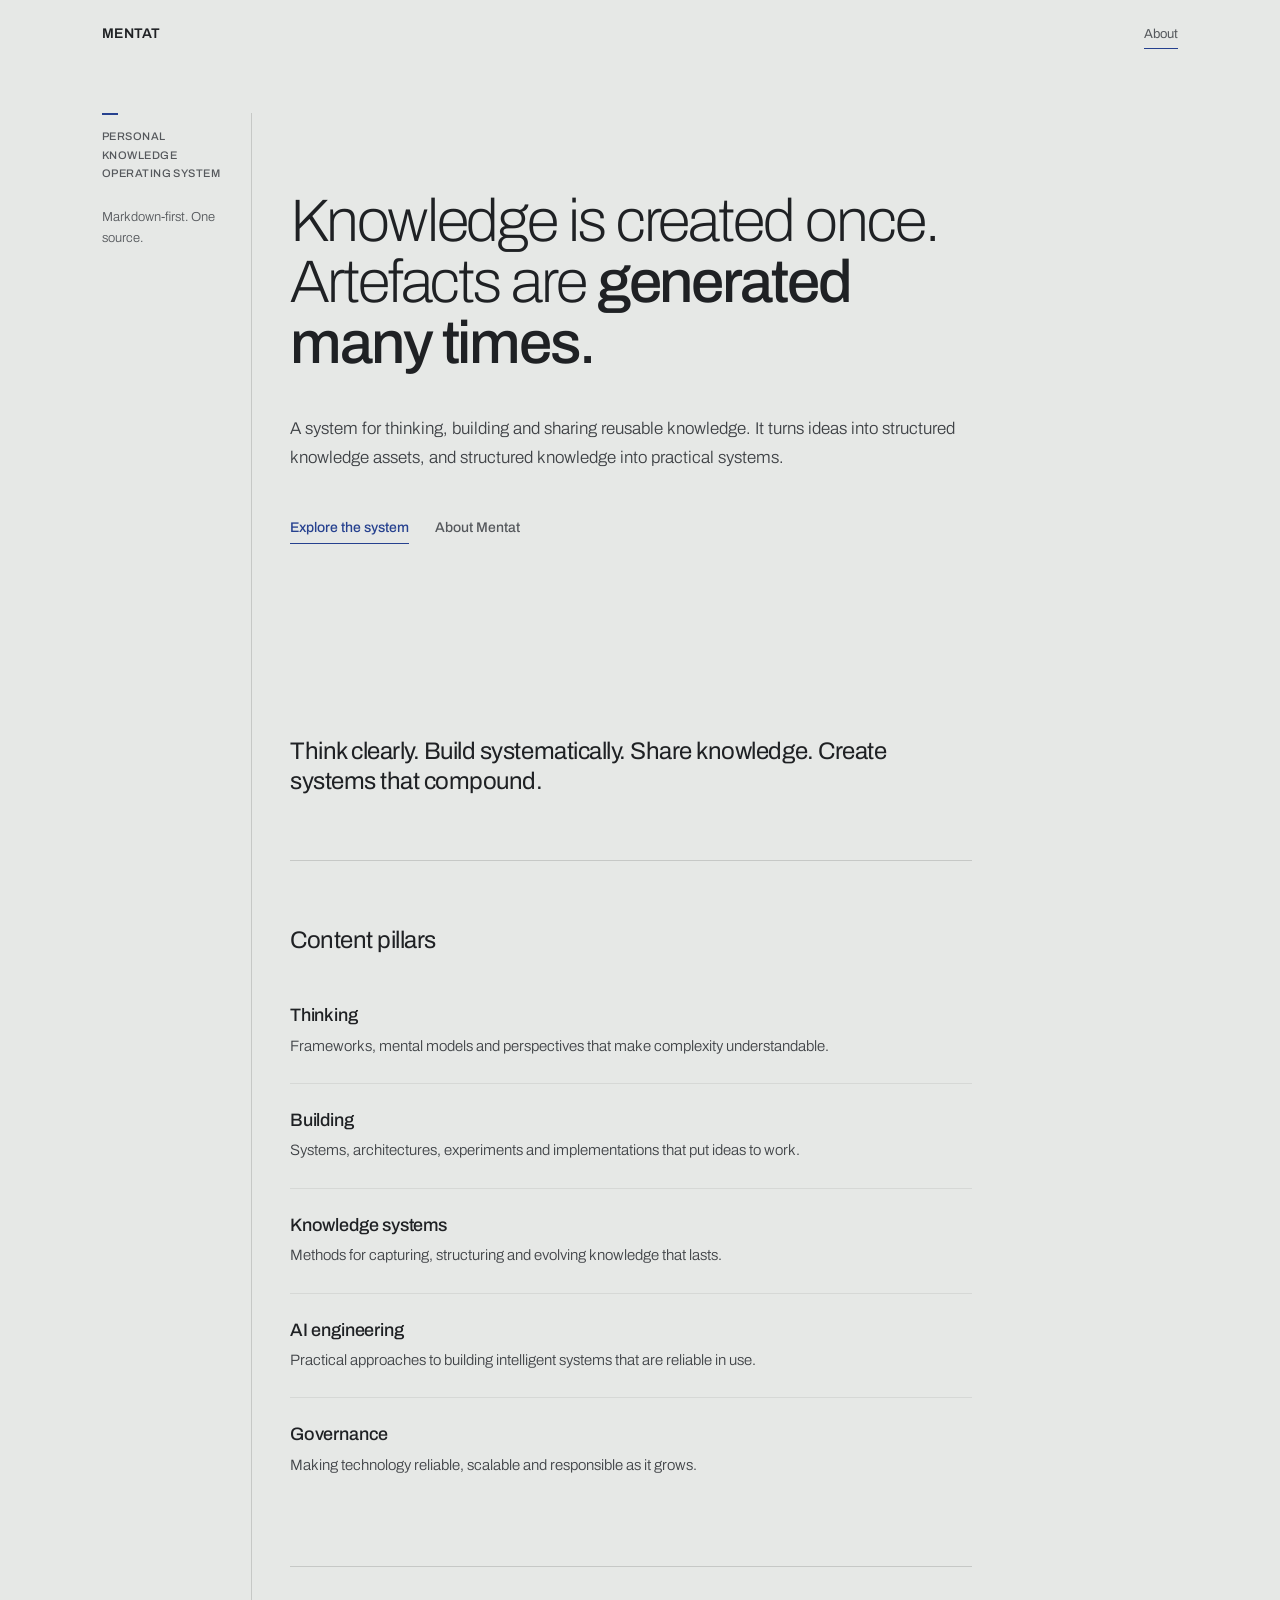
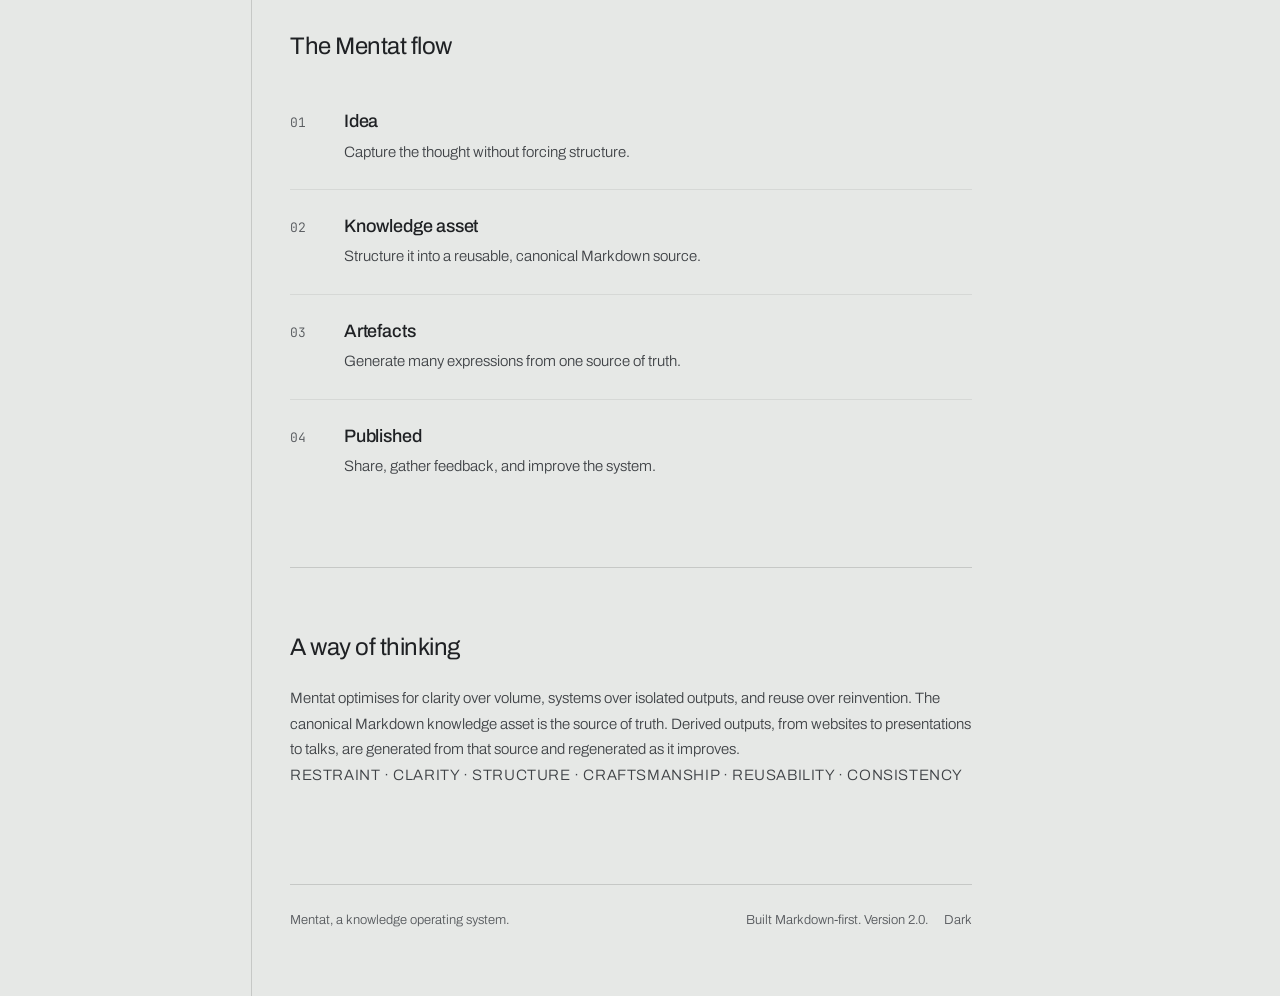
==== commit 8f091bda: "Add theme toggle and loosen home-page measure - Home page defaults to OS colour scheme, with a foote" ====
--- a/artefacts/published/index.html
+++ b/artefacts/published/index.html
@@ -3,6 +3,7 @@
 <head>
 <meta charset="utf-8">
 <meta name="viewport" content="width=device-width, initial-scale=1">
+<meta name="color-scheme" content="light dark">
 <title>Mentat</title>
 <meta name="description" content="A system for thinking, building and sharing reusable knowledge. Knowledge is created once. Artefacts are generated many times.">
 <link rel="icon" href="data:image/svg+xml,%3Csvg xmlns='http://www.w3.org/2000/svg' viewBox='0 0 32 32'%3E%3Crect width='32' height='32' fill='%23E6E8E6'/%3E%3Crect x='8' y='15' width='16' height='2' fill='%2326418F'/%3E%3C/svg%3E">
@@ -14,6 +15,7 @@
 <style>
   /* Mentat tokens — canonical source: brand/03-Design-System.md, brand/assets/tokens.css */
   :root {
+    color-scheme: light;
     --stone:#E6E8E6; --stone-raised:#EFF0EE; --ink:#1F2124; --ink-70:#3E4145;
     --ink-55:#55585C; --ink-40:#6C6F73; --ink-20:#B7B9B7;
     --rule:rgba(31,33,36,0.16); --rule-faint:rgba(31,33,36,0.08);
@@ -24,8 +26,16 @@
     --rail:150px; --gutter:38px; --content:720px; --page-max:1180px; --page-pad:52px;
     --ease:cubic-bezier(0.22,0.61,0.36,1);
   }
+  /* dark palette, shared by explicit choice and (when set to auto) OS preference */
+  :root[data-theme="dark"] {
+    color-scheme: dark;
+    --stone:#1C1E1C; --stone-raised:#252725; --ink:#E6E8E6; --ink-70:#C2C5C3;
+    --ink-55:#9DA0A2; --ink-40:#7E8183; --rule:rgba(230,232,230,0.16);
+    --rule-faint:rgba(230,232,230,0.08); --pen:#7B9AE8; --pen-hover:#9DB4EE;
+  }
   @media (prefers-color-scheme: dark) {
-    :root {
+    :root:not([data-theme="light"]):not([data-theme="dark"]) {
+      color-scheme: dark;
       --stone:#1C1E1C; --stone-raised:#252725; --ink:#E6E8E6; --ink-70:#C2C5C3;
       --ink-55:#9DA0A2; --ink-40:#7E8183; --rule:rgba(230,232,230,0.16);
       --rule-faint:rgba(230,232,230,0.08); --pen:#7B9AE8; --pen-hover:#9DB4EE;
@@ -64,10 +74,9 @@
   /* Hero */
   .hero { padding-top:78px; padding-bottom:var(--s-8); }
   .display { font-size:60px; line-height:1.02; font-weight:200; letter-spacing:-.035em;
-             color:var(--ink); max-width:13ch; margin:0; animation:fade .24s var(--ease); }
+             color:var(--ink); margin:0; animation:fade .24s var(--ease); }
   .display strong { font-weight:500; }
-  .standfirst { font-size:17px; line-height:1.7; font-weight:300; color:var(--ink-70);
-                max-width:40ch; margin:40px 0 0; }
+  .standfirst { font-size:17px; line-height:1.7; font-weight:300; color:var(--ink-70); margin:40px 0 0; }
   .actions { display:flex; align-items:baseline; gap:26px; margin-top:44px; }
   @media (max-width:900px){ .display { font-size:48px; letter-spacing:-.03em; } }
   @media (max-width:640px){ .display { font-size:40px; } }
@@ -82,7 +91,7 @@
 
   /* Guiding line */
   .guiding { font-size:24px; line-height:1.25; font-weight:400; letter-spacing:-.02em;
-             color:var(--ink); max-width:24ch; margin:var(--s-8) 0 0; }
+             color:var(--ink); margin:var(--s-8) 0 0; }
 
   /* Sections as ruled text */
   .section { margin-top:var(--s-7); padding-top:var(--s-7); border-top:1px solid var(--rule); }
@@ -94,10 +103,8 @@
   .row .idx { font-family:var(--font-mono); font-size:13px; color:var(--ink-55); }
   .row h3 { font-size:18px; line-height:1.35; font-weight:500; letter-spacing:-.01em;
             color:var(--ink); margin:0 0 6px; }
-  .row p { font-size:15px; line-height:1.7; font-weight:300; color:var(--ink-70); margin:0; max-width:52ch; }
-  .flow-line { font-size:18px; line-height:1.5; font-weight:300; color:var(--ink); margin:0; }
-  .flow-line span { color:var(--ink-40); }
-  .about p { font-size:15px; line-height:1.7; font-weight:300; color:var(--ink-70); max-width:52ch; margin:0; }
+  .row p { font-size:15px; line-height:1.7; font-weight:300; color:var(--ink-70); margin:0; }
+  .about p { font-size:15px; line-height:1.7; font-weight:300; color:var(--ink-70); margin:0; }
   .values { font-size:11px; line-height:1.7; font-weight:500; letter-spacing:.04em;
             text-transform:uppercase; color:var(--ink-55); margin:var(--s-5) 0 0; }
 
@@ -105,6 +112,10 @@
   footer { margin-top:var(--s-8); padding:var(--s-5) 0 var(--s-7); border-top:1px solid var(--rule);
            display:flex; justify-content:space-between; flex-wrap:wrap; gap:var(--s-3);
            font-size:13px; color:var(--ink-55); }
+  .foot-right { display:inline-flex; gap:var(--s-4); align-items:baseline; }
+  .theme-toggle { font:inherit; font-size:13px; color:var(--ink-55); background:none; border:0;
+                  padding:0; cursor:pointer; }
+  .theme-toggle:hover { color:var(--ink); }
 
   @keyframes fade { from { opacity:0; } to { opacity:1; } }
   @media (prefers-reduced-motion: reduce) { * { animation:none !important; transition:none !important; } }
@@ -162,11 +173,35 @@
 
       <footer>
         <span>Mentat, a knowledge operating system.</span>
-        <span>Built Markdown-first. Version 2.0.</span>
+        <span class="foot-right">Built Markdown-first. Version 2.0.
+          <button class="theme-toggle" type="button" aria-label="Switch colour theme">Dark</button>
+        </span>
       </footer>
     </main>
   </div>
 
 </div>
+<script>
+  (function () {
+    var root = document.documentElement;
+    var btn = document.querySelector('.theme-toggle');
+    var mq = window.matchMedia('(prefers-color-scheme: dark)');
+    try { var saved = localStorage.getItem('mentat-theme'); if (saved) root.setAttribute('data-theme', saved); } catch (e) {}
+    function effective() {
+      var t = root.getAttribute('data-theme');
+      if (t === 'dark' || t === 'light') return t;
+      return mq.matches ? 'dark' : 'light';
+    }
+    function label() { btn.textContent = effective() === 'dark' ? 'Light' : 'Dark'; }
+    btn.addEventListener('click', function () {
+      var next = effective() === 'dark' ? 'light' : 'dark';
+      root.setAttribute('data-theme', next);
+      try { localStorage.setItem('mentat-theme', next); } catch (e) {}
+      label();
+    });
+    mq.addEventListener('change', label);
+    label();
+  })();
+</script>
 </body>
 </html>
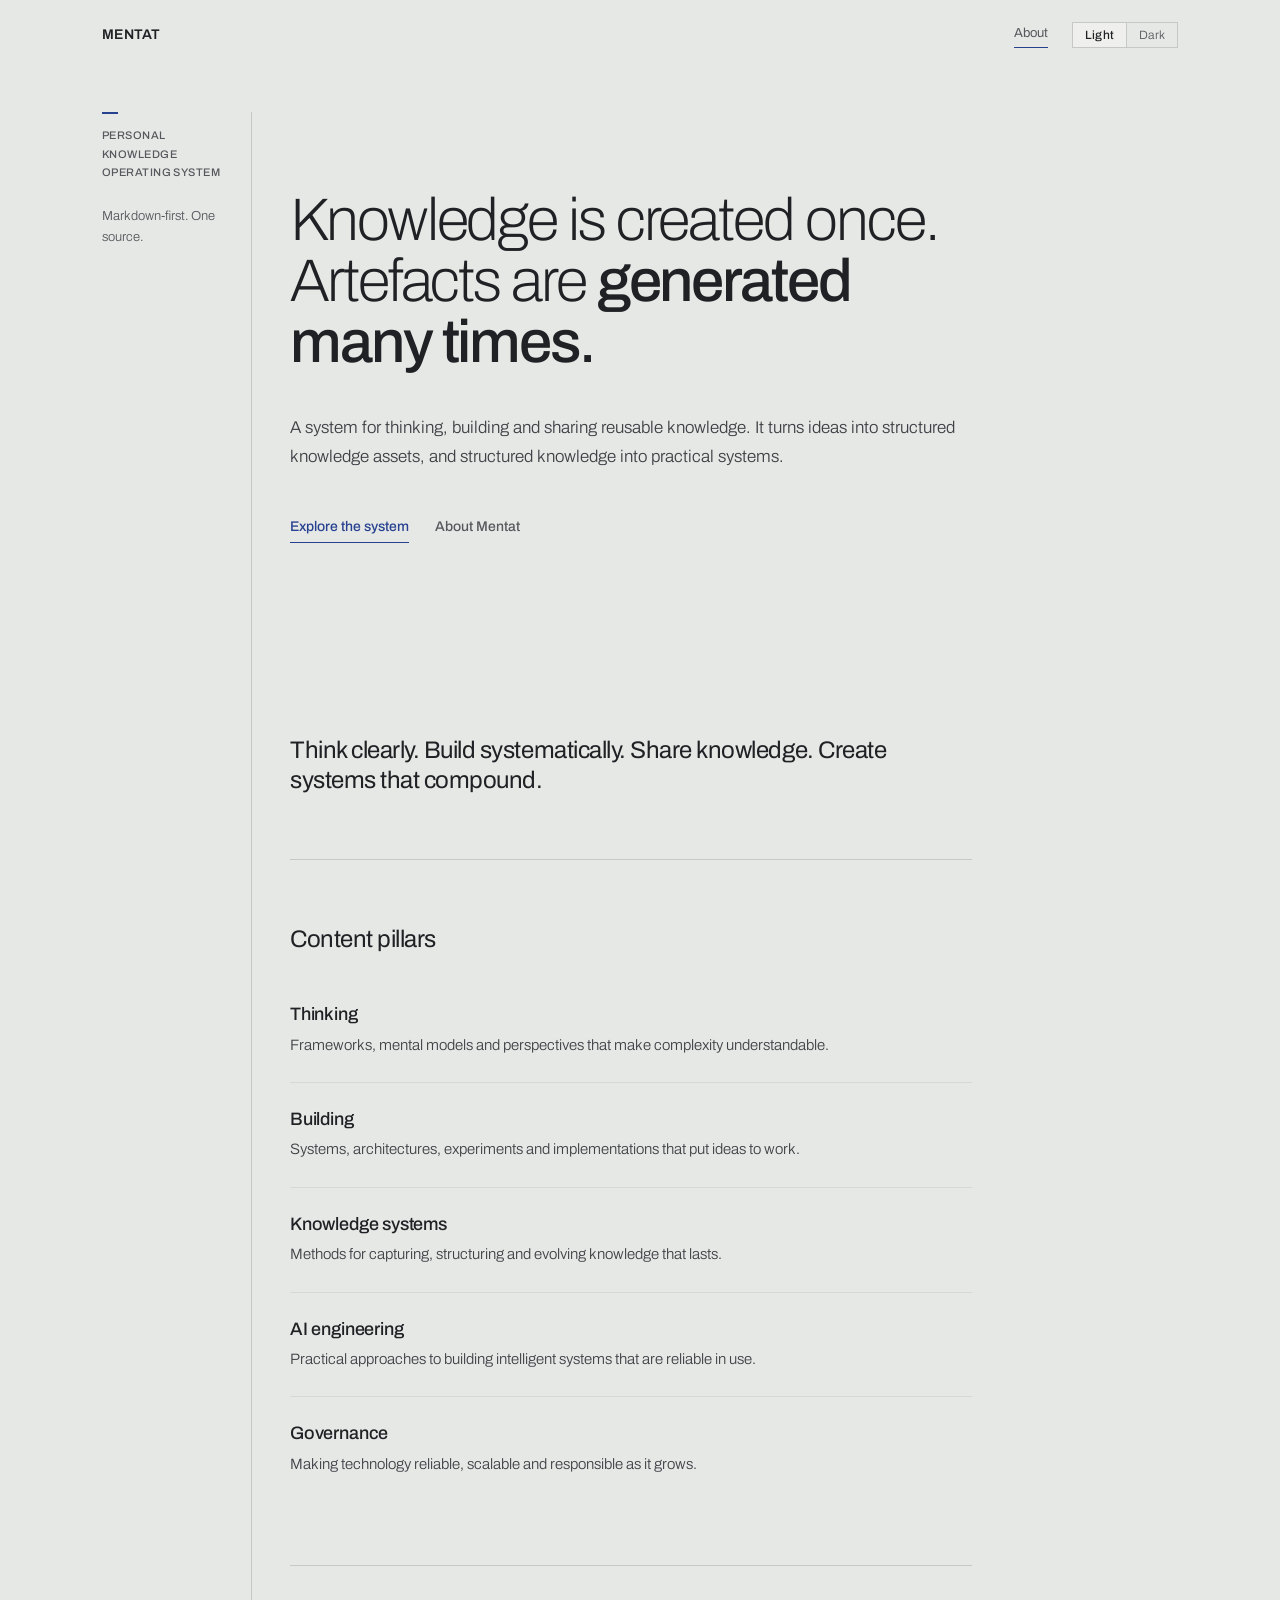
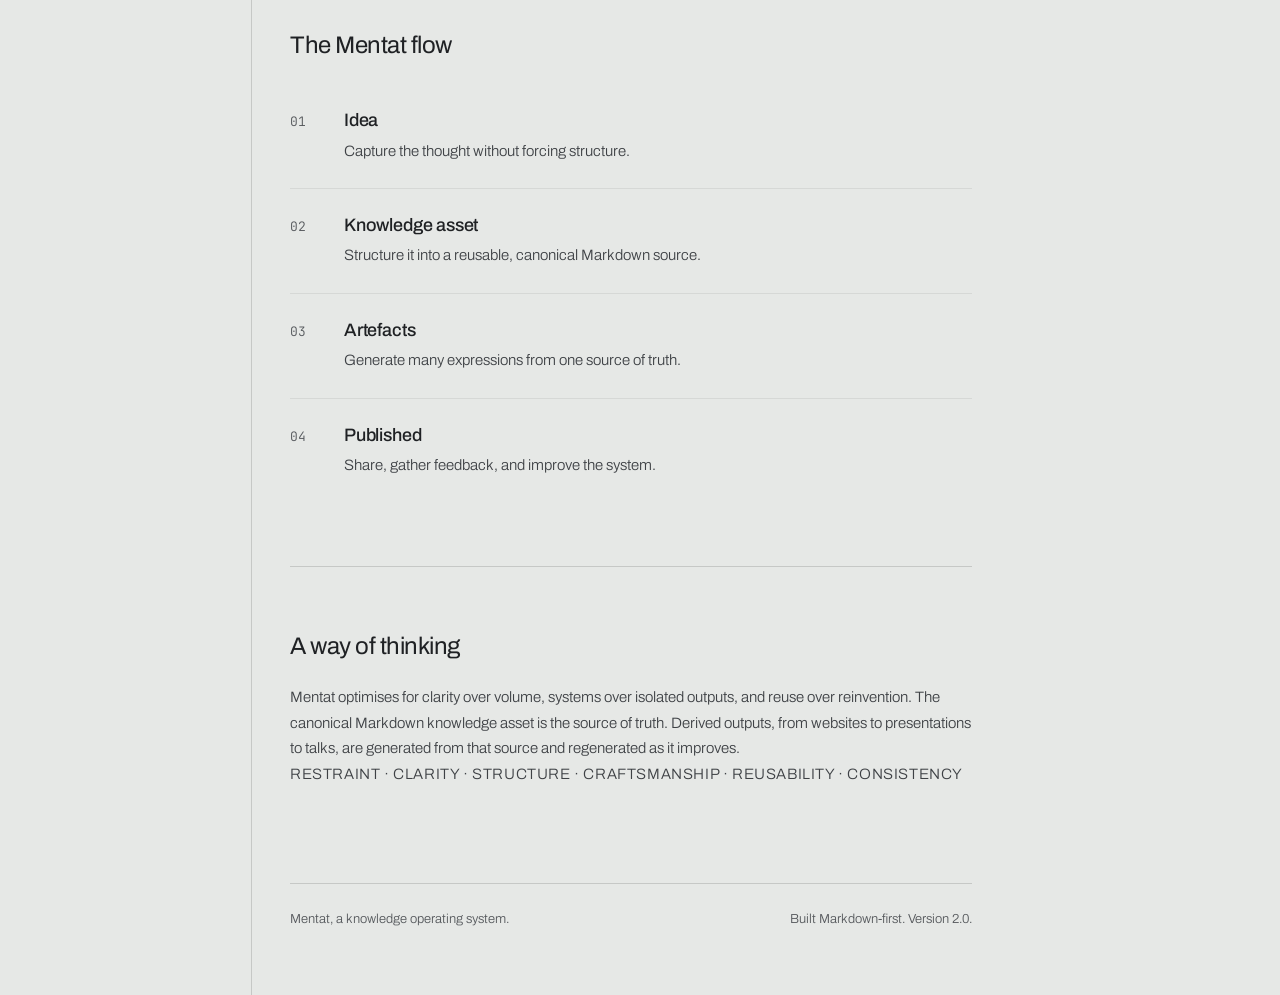
==== commit 6dc5278e: "Move theme toggle to header as a visible Light/Dark control" ====
--- a/artefacts/published/index.html
+++ b/artefacts/published/index.html
@@ -26,7 +26,6 @@
     --rail:150px; --gutter:38px; --content:720px; --page-max:1180px; --page-pad:52px;
     --ease:cubic-bezier(0.22,0.61,0.36,1);
   }
-  /* dark palette, shared by explicit choice and (when set to auto) OS preference */
   :root[data-theme="dark"] {
     color-scheme: dark;
     --stone:#1C1E1C; --stone-raised:#252725; --ink:#E6E8E6; --ink-70:#C2C5C3;
@@ -50,11 +49,20 @@
   @media (max-width:640px){ .page { padding-inline:24px; } }
 
   /* Header */
-  .header { display:flex; justify-content:space-between; align-items:baseline;
-            padding-top:22px; padding-bottom:var(--s-7); }
+  .header { display:flex; justify-content:space-between; align-items:center;
+            padding-top:22px; padding-bottom:var(--s-7); gap:var(--s-4); flex-wrap:wrap; }
   .wordmark { font-weight:600; font-size:14px; text-transform:uppercase; letter-spacing:.02em; color:var(--ink); }
+  .header-right { display:inline-flex; align-items:center; gap:var(--s-5); }
   .nav-link { color:var(--ink-55); font-size:13px; font-weight:400; text-decoration:none; }
   .nav-link:hover { color:var(--ink); }
+
+  /* Theme toggle (header) */
+  .theme { display:inline-flex; border:1px solid var(--rule); }
+  .theme-opt { font:inherit; font-size:12px; letter-spacing:.02em; line-height:1;
+               padding:6px 12px; background:none; border:0; color:var(--ink-55); cursor:pointer; }
+  .theme-opt + .theme-opt { border-left:1px solid var(--rule); }
+  .theme-opt:hover { color:var(--ink); }
+  .theme-opt[aria-pressed="true"] { color:var(--ink); font-weight:500; background:var(--stone-raised); }
 
   /* Layout: rail + content */
   .layout { display:grid; grid-template-columns:var(--rail) 1fr; }
@@ -112,10 +120,6 @@
   footer { margin-top:var(--s-8); padding:var(--s-5) 0 var(--s-7); border-top:1px solid var(--rule);
            display:flex; justify-content:space-between; flex-wrap:wrap; gap:var(--s-3);
            font-size:13px; color:var(--ink-55); }
-  .foot-right { display:inline-flex; gap:var(--s-4); align-items:baseline; }
-  .theme-toggle { font:inherit; font-size:13px; color:var(--ink-55); background:none; border:0;
-                  padding:0; cursor:pointer; }
-  .theme-toggle:hover { color:var(--ink); }
 
   @keyframes fade { from { opacity:0; } to { opacity:1; } }
   @media (prefers-reduced-motion: reduce) { * { animation:none !important; transition:none !important; } }
@@ -126,7 +130,13 @@
 
   <header class="header">
     <span class="wordmark">Mentat</span>
-    <a class="nav-link" href="#about">About</a>
+    <nav class="header-right">
+      <a class="nav-link" href="#about">About</a>
+      <div class="theme" role="group" aria-label="Colour theme">
+        <button class="theme-opt" type="button" data-set="light">Light</button>
+        <button class="theme-opt" type="button" data-set="dark">Dark</button>
+      </div>
+    </nav>
   </header>
 
   <div class="layout">
@@ -173,9 +183,7 @@
 
       <footer>
         <span>Mentat, a knowledge operating system.</span>
-        <span class="foot-right">Built Markdown-first. Version 2.0.
-          <button class="theme-toggle" type="button" aria-label="Switch colour theme">Dark</button>
-        </span>
+        <span>Built Markdown-first. Version 2.0.</span>
       </footer>
     </main>
   </div>
@@ -184,7 +192,7 @@
 <script>
   (function () {
     var root = document.documentElement;
-    var btn = document.querySelector('.theme-toggle');
+    var opts = Array.prototype.slice.call(document.querySelectorAll('.theme-opt'));
     var mq = window.matchMedia('(prefers-color-scheme: dark)');
     try { var saved = localStorage.getItem('mentat-theme'); if (saved) root.setAttribute('data-theme', saved); } catch (e) {}
     function effective() {
@@ -192,15 +200,19 @@
       if (t === 'dark' || t === 'light') return t;
       return mq.matches ? 'dark' : 'light';
     }
-    function label() { btn.textContent = effective() === 'dark' ? 'Light' : 'Dark'; }
-    btn.addEventListener('click', function () {
-      var next = effective() === 'dark' ? 'light' : 'dark';
-      root.setAttribute('data-theme', next);
-      try { localStorage.setItem('mentat-theme', next); } catch (e) {}
-      label();
+    function sync() {
+      var e = effective();
+      opts.forEach(function (o) { o.setAttribute('aria-pressed', String(o.dataset.set === e)); });
+    }
+    opts.forEach(function (o) {
+      o.addEventListener('click', function () {
+        root.setAttribute('data-theme', o.dataset.set);
+        try { localStorage.setItem('mentat-theme', o.dataset.set); } catch (e) {}
+        sync();
+      });
     });
-    mq.addEventListener('change', label);
-    label();
+    mq.addEventListener('change', sync);
+    sync();
   })();
 </script>
 </body>
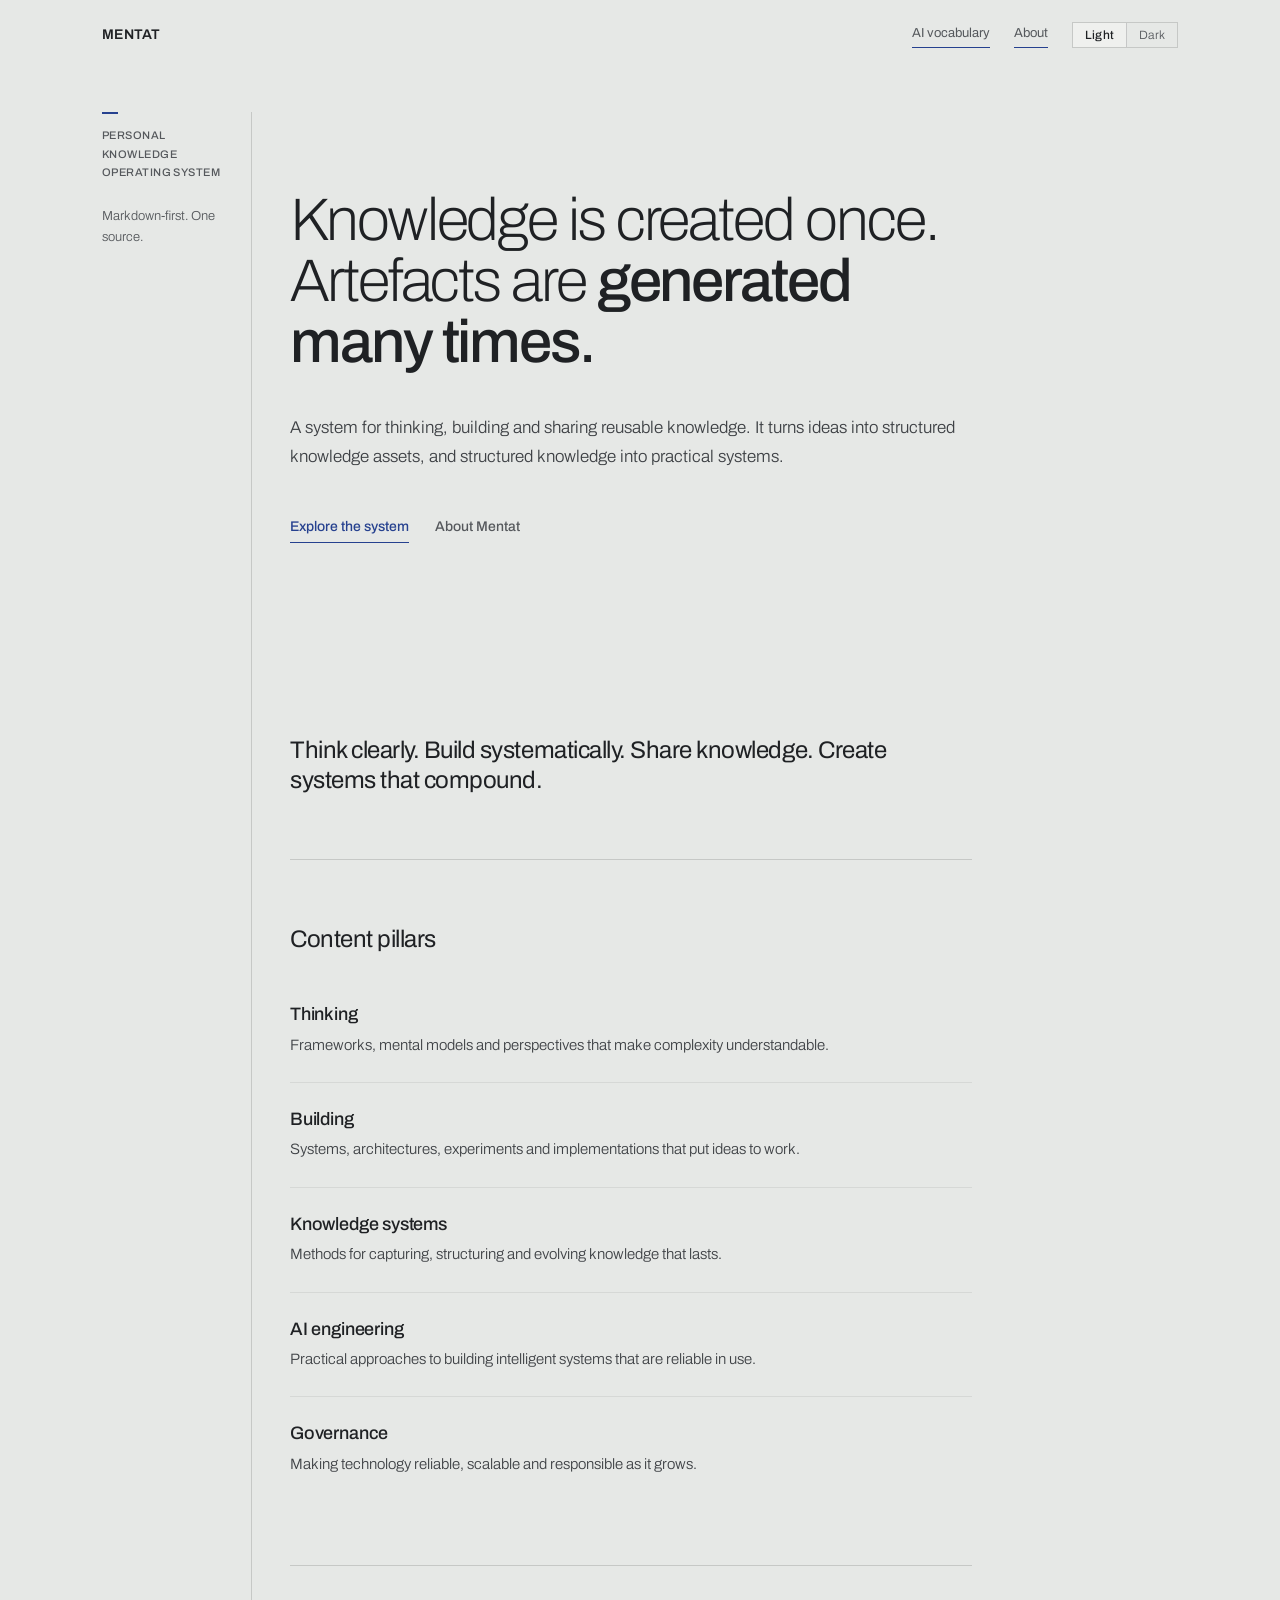
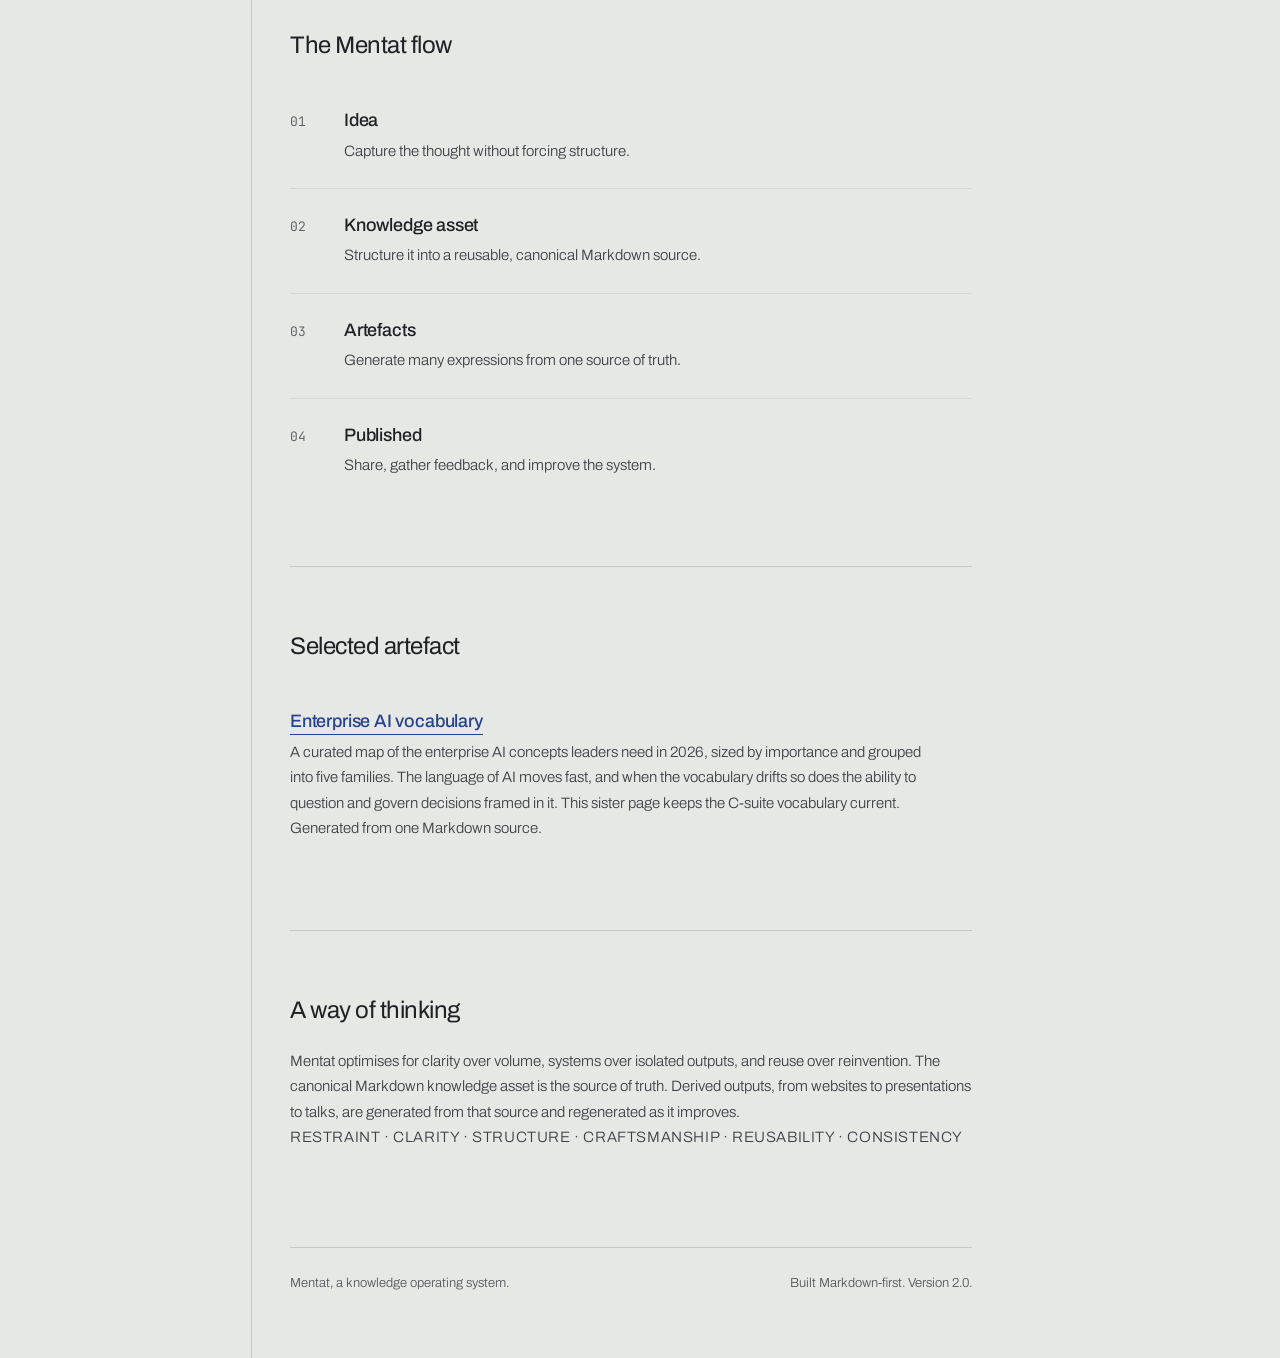
==== commit 600bc2a6: "Add Enterprise AI vocabulary concept map; relocate sources to knowledge/projects - Curated 79-concep" ====
--- a/artefacts/published/index.html
+++ b/artefacts/published/index.html
@@ -131,6 +131,7 @@
   <header class="header">
     <span class="wordmark">Mentat</span>
     <nav class="header-right">
+      <a class="nav-link" href="ai-concepts-wordcloud.html">AI vocabulary</a>
       <a class="nav-link" href="#about">About</a>
       <div class="theme" role="group" aria-label="Colour theme">
         <button class="theme-opt" type="button" data-set="light">Light</button>
@@ -173,6 +174,11 @@
         <div class="row"><span class="idx">02</span><div><h3>Knowledge asset</h3><p>Structure it into a reusable, canonical Markdown source.</p></div></div>
         <div class="row"><span class="idx">03</span><div><h3>Artefacts</h3><p>Generate many expressions from one source of truth.</p></div></div>
         <div class="row"><span class="idx">04</span><div><h3>Published</h3><p>Share, gather feedback, and improve the system.</p></div></div>
+      </section>
+
+      <section class="section" id="artefacts">
+        <h2>Selected artefact</h2>
+        <div class="row"><div><h3><a href="ai-concepts-wordcloud.html">Enterprise AI vocabulary</a></h3><p>A curated map of the enterprise AI concepts leaders need in 2026, sized by importance and grouped into five families. The language of AI moves fast, and when the vocabulary drifts so does the ability to question and govern decisions framed in it. This sister page keeps the C-suite vocabulary current. Generated from one Markdown source.</p></div></div>
       </section>
 
       <section class="section about" id="about">
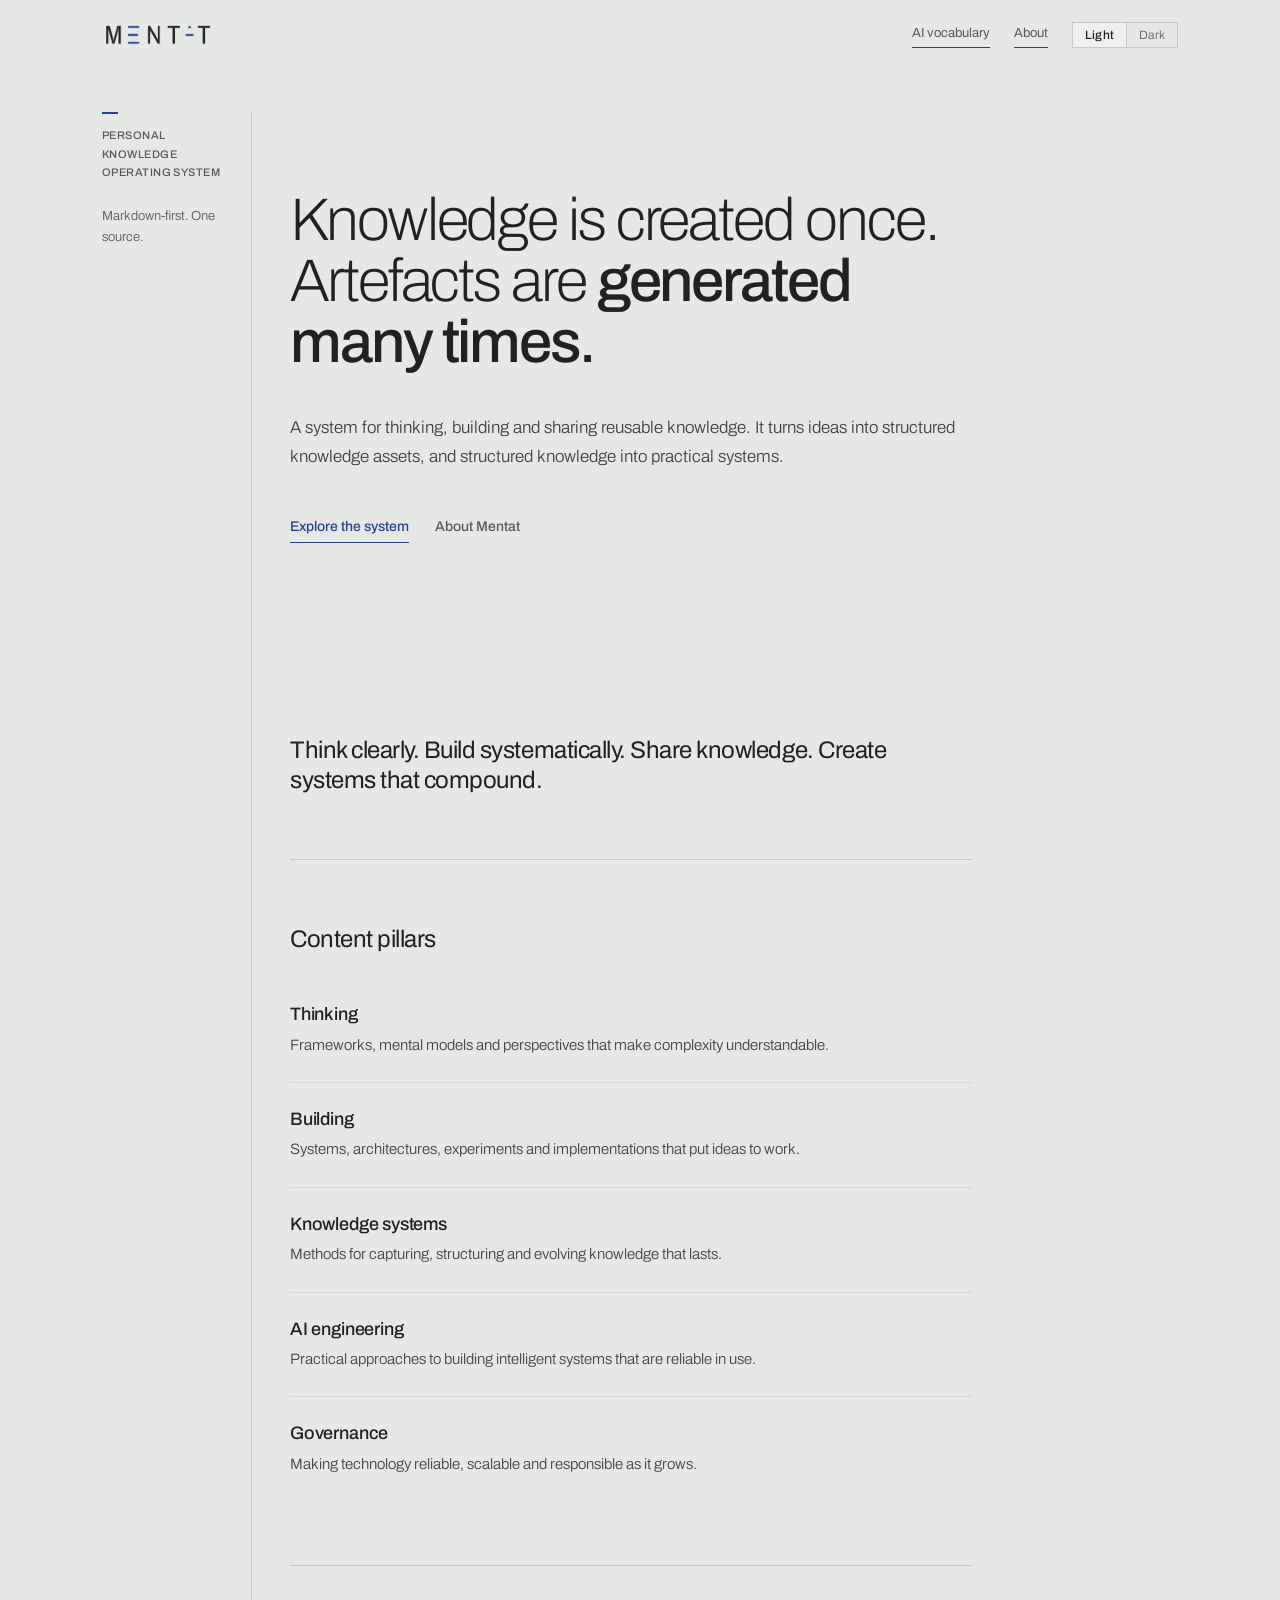
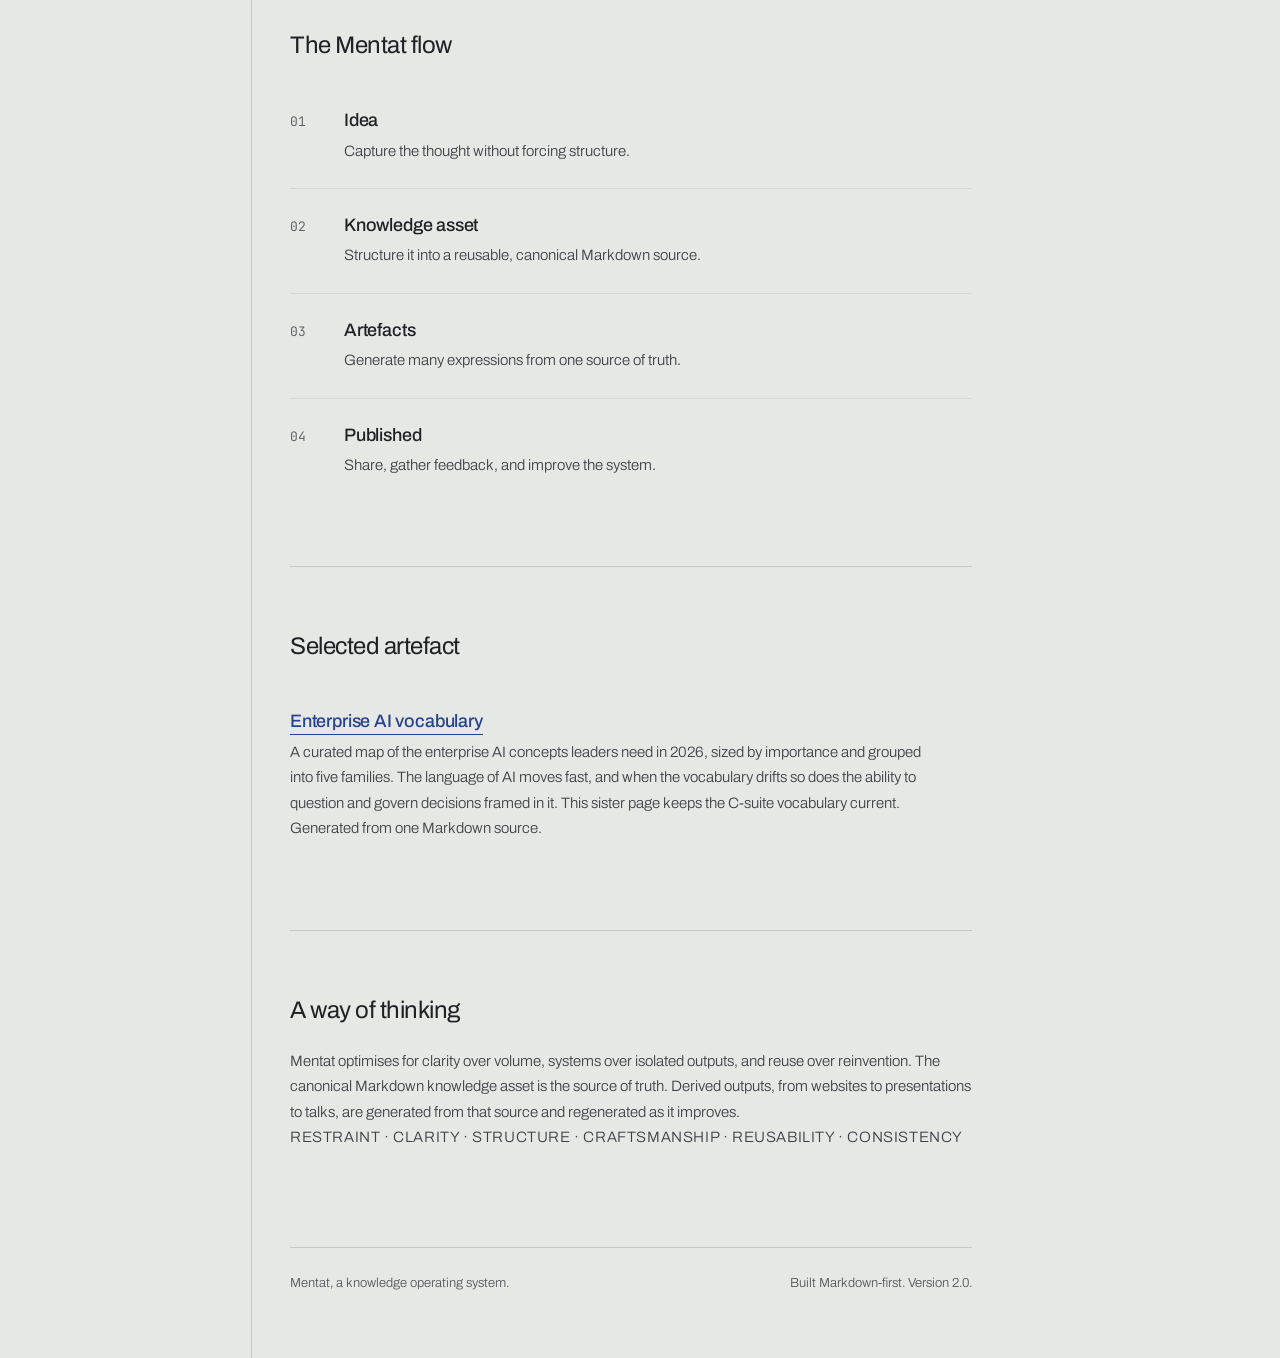
==== commit d5940957: "Use Mentat logo in the homepage header Inline the long wordmark (light/dark variants) as data URIs, " ====
--- a/artefacts/published/index.html
+++ b/artefacts/published/index.html
@@ -52,6 +52,15 @@
   .header { display:flex; justify-content:space-between; align-items:center;
             padding-top:22px; padding-bottom:var(--s-7); gap:var(--s-4); flex-wrap:wrap; }
   .wordmark { font-weight:600; font-size:14px; text-transform:uppercase; letter-spacing:.02em; color:var(--ink); }
+  .wordmark { display:inline-flex; align-items:center; }
+  .wordmark .logo { height:20px; width:auto; display:block; }
+  .wordmark .logo-dark { display:none; }
+  :root[data-theme="dark"] .wordmark .logo-light { display:none; }
+  :root[data-theme="dark"] .wordmark .logo-dark { display:block; }
+  @media (prefers-color-scheme: dark) {
+    :root:not([data-theme="light"]):not([data-theme="dark"]) .wordmark .logo-light { display:none; }
+    :root:not([data-theme="light"]):not([data-theme="dark"]) .wordmark .logo-dark { display:block; }
+  }
   .header-right { display:inline-flex; align-items:center; gap:var(--s-5); }
   .nav-link { color:var(--ink-55); font-size:13px; font-weight:400; text-decoration:none; }
   .nav-link:hover { color:var(--ink); }
@@ -129,7 +138,10 @@
 <div class="page">
 
   <header class="header">
-    <span class="wordmark">Mentat</span>
+    <span class="wordmark">
+      <img class="logo logo-light" src="[data-uri]" alt="Mentat" height="20">
+      <img class="logo logo-dark" src="[data-uri]" alt="" aria-hidden="true" height="20">
+    </span>
     <nav class="header-right">
       <a class="nav-link" href="ai-concepts-wordcloud.html">AI vocabulary</a>
       <a class="nav-link" href="#about">About</a>
